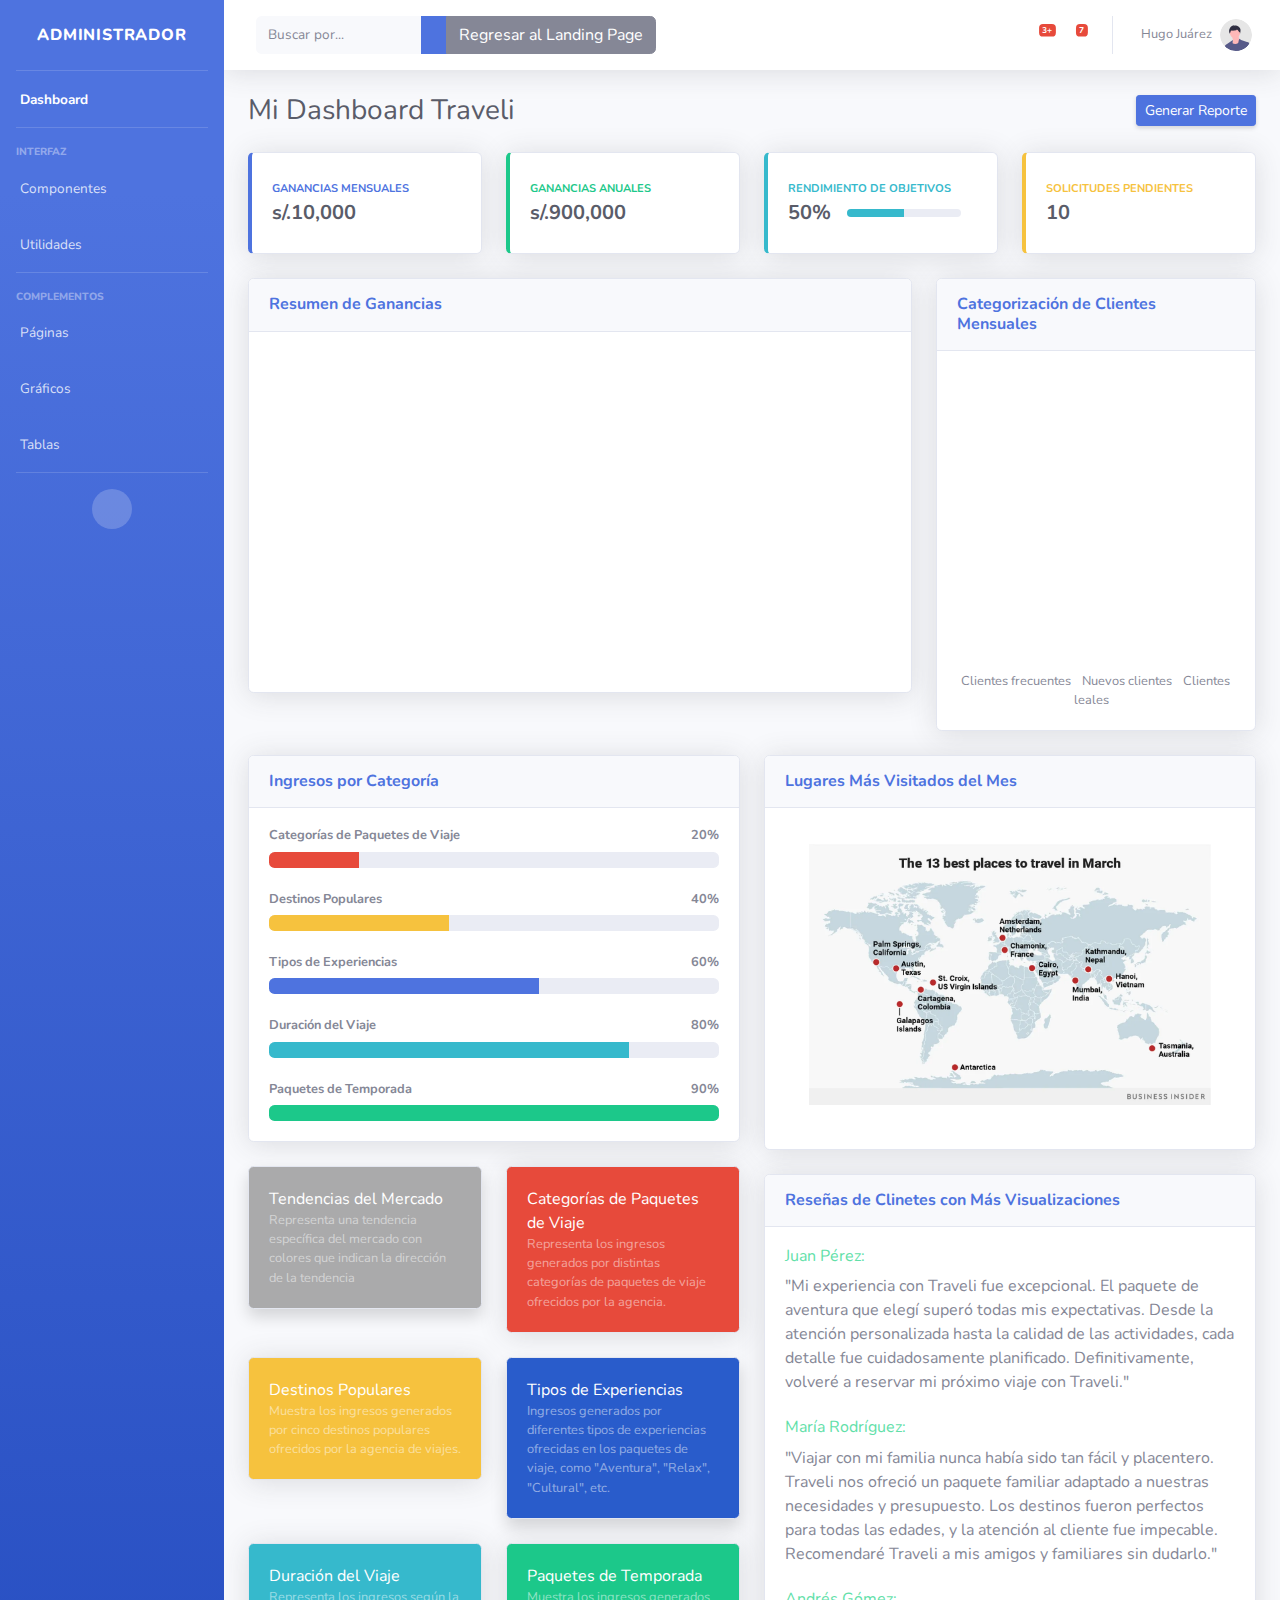
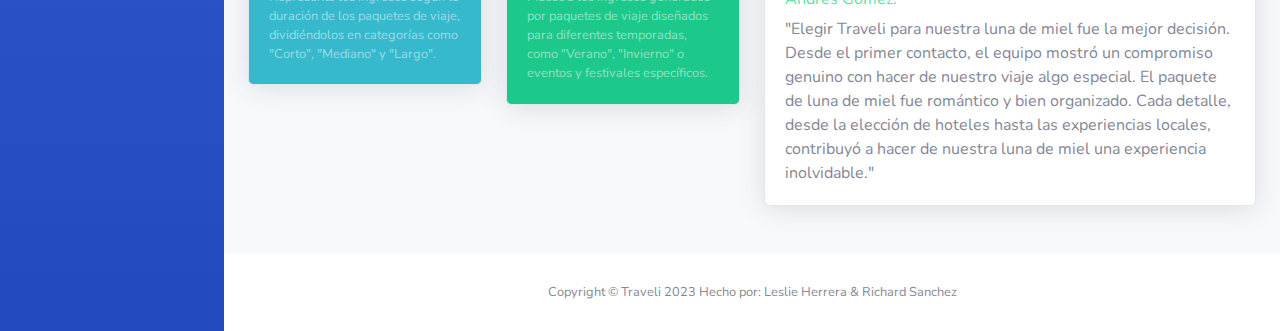
==== index2.html @ 68f027e7 "Add files via upload" ====
<!DOCTYPE html>
<html lang="en">

<head>

    <meta charset="utf-8">
    <meta http-equiv="X-UA-Compatible" content="IE=edge">
    <meta name="viewport" content="width=device-width, initial-scale=1, shrink-to-fit=no">
    <meta name="description" content="">
    <meta name="author" content="">

    <title>ADMINISTRADOR - Ingreso</title>

    <!-- Custom fonts for this template-->
    <link href="vendor/fontawesome-free/css/all.min.css" rel="stylesheet" type="text/css">
    <link
        href="https://fonts.googleapis.com/css?family=Nunito:200,200i,300,300i,400,400i,600,600i,700,700i,800,800i,900,900i"
        rel="stylesheet">

    <!-- Custom styles for this template-->
    <link href="css/sb-admin-2.min.css" rel="stylesheet">

</head>

<body id="page-top">

    <!-- Page Wrapper -->
    <div id="wrapper">

        <!-- Sidebar -->
        <ul class="navbar-nav bg-gradient-primary sidebar sidebar-dark accordion" id="accordionSidebar">

            <!-- Sidebar - Brand -->
            <a class="sidebar-brand d-flex align-items-center justify-content-center" href="index2.html">
                <div class="sidebar-brand-icon rotate-n-15">
                    <i class="fas fa-laugh-wink"></i>
                </div>
                <div class="sidebar-brand-text mx-3">ADMINISTRADOR <sup></sup></div>
            </a>

            <!-- Divider -->
            <hr class="sidebar-divider my-0">

            <!-- Nav Item - Dashboard -->
            <li class="nav-item active">
                <a class="nav-link" href="index2.html">
                    <i class="fas fa-fw fa-tachometer-alt"></i>
                    <span>Dashboard</span></a>
            </li>

            <!-- Divider -->
            <hr class="sidebar-divider">

            <!-- Heading -->
            <div class="sidebar-heading">
                Interfaz
            </div>

            <!-- Nav Item - Pages Collapse Menu -->
            <li class="nav-item">
                <a class="nav-link collapsed" href="#" data-toggle="collapse" data-target="#collapseTwo"
                    aria-expanded="true" aria-controls="collapseTwo">
                    <i class="fas fa-fw fa-cog"></i>
                    <span>Componentes</span>
                </a>
                <div id="collapseTwo" class="collapse" aria-labelledby="headingTwo" data-parent="#accordionSidebar">
                    <div class="bg-white py-2 collapse-inner rounded">
                        <h6 class="collapse-header">
                            Personalizados:</h6>
                        <a class="collapse-item" href="index2.html">Botones</a>
                        <a class="collapse-item" href="index2.html">Tarjetas</a>
                    </div>
                </div>
            </li>

            <!-- Nav Item - Utilities Collapse Menu -->
            <li class="nav-item">
                <a class="nav-link collapsed" href="#" data-toggle="collapse" data-target="#collapseUtilities"
                    aria-expanded="true" aria-controls="collapseUtilities">
                    <i class="fas fa-fw fa-wrench"></i>
                    <span>Utilidades</span>
                </a>
                <div id="collapseUtilities" class="collapse" aria-labelledby="headingUtilities"
                    data-parent="#accordionSidebar">
                    <div class="bg-white py-2 collapse-inner rounded">
                        <h6 class="collapse-header">Personalizados:</h6>
                        <a class="collapse-item" href="index2.html">Colores</a>
                        <a class="collapse-item" href="index2.html">Bordes</a>
                        <a class="collapse-item" href="index2.html">Animaciones</a>
                        <a class="collapse-item" href="index2.html">Otros</a>
                    </div>
                </div>
            </li>

            <!-- Divider -->
            <hr class="sidebar-divider">

            <!-- Heading -->
            <div class="sidebar-heading">
                Complementos
            </div>

            <!-- Nav Item - Pages Collapse Menu -->
            <li class="nav-item">
                <a class="nav-link collapsed" href="#" data-toggle="collapse" data-target="#collapsePages"
                    aria-expanded="true" aria-controls="collapsePages">
                    <i class="fas fa-fw fa-folder"></i>
                    <span>Páginas</span>
                </a>
                <div id="collapsePages" class="collapse" aria-labelledby="headingPages" data-parent="#accordionSidebar">
                    <div class="bg-white py-2 collapse-inner rounded">
                        <h6 class="collapse-header">Login:</h6>
                        <a class="collapse-item" href="login.html">Login</a>
                        <a class="collapse-item" href="register.html">Registrar</a>
                        <a class="collapse-item" href="forgot-password.html">Recordar Contraseña</a>
                        <div class="collapse-divider"></div>
                        <h6 class="collapse-header">Otras Páginas:</h6>
                        <a class="collapse-item" href="404.html">404 Page</a>
                        <a class="collapse-item" href="blank.html">Blank Page</a>
                    </div>
                </div>
            </li>

            <!-- Nav Item - Charts -->
            <li class="nav-item">
                <a class="nav-link" href="charts.html">
                    <i class="fas fa-fw fa-chart-area"></i>
                    <span>Gráficos</span></a>
            </li>

            <!-- Nav Item - Tables -->
            <li class="nav-item">
                <a class="nav-link" href="tables.html">
                    <i class="fas fa-fw fa-table"></i>
                    <span>Tablas</span></a>
            </li>

            <!-- Divider -->
            <hr class="sidebar-divider d-none d-md-block">

            <!-- Sidebar Toggler (Sidebar) -->
            <div class="text-center d-none d-md-inline">
                <button class="rounded-circle border-0" id="sidebarToggle"></button>
            </div>


        </ul>
        <!-- End of Sidebar -->

        <!-- Content Wrapper -->
        <div id="content-wrapper" class="d-flex flex-column">

            <!-- Main Content -->
            <div id="content">

                <!-- Topbar -->
                <nav class="navbar navbar-expand navbar-light bg-white topbar mb-4 static-top shadow">

                    <!-- Sidebar Toggle (Topbar) -->
                    <button id="sidebarToggleTop" class="btn btn-link d-md-none rounded-circle mr-3">
                        <i class="fa fa-bars"></i>
                    </button>

                    <!-- Topbar Search -->
                    <form
                        class="d-none d-sm-inline-block form-inline mr-auto ml-md-3 my-2 my-md-0 mw-100 navbar-search">
                        <div class="input-group">
                            <input type="text" class="form-control bg-light border-0 small" placeholder="Buscar por..."
                                aria-label="Search" aria-describedby="basic-addon2">
                            <div class="input-group-append">
                                <button class="btn btn-primary" type="button">
                                    <i class="fas fa-search fa-sm"></i>
                                </button>
                            </div>
                            <br>

                            <div class="input-group-append">
                                <a class="btn btn-secondary" type="button" href="index.html">
                                Regresar al Landing Page
                                </a>
                            </div>
                        </div>
                        
                    </form>

                    <!-- Topbar Navbar -->
                    <ul class="navbar-nav ml-auto">

                        <!-- Nav Item - Search Dropdown (Visible Only XS) -->
                        <li class="nav-item dropdown no-arrow d-sm-none">
                            <a class="nav-link dropdown-toggle" href="#" id="searchDropdown" role="button"
                                data-toggle="dropdown" aria-haspopup="true" aria-expanded="false">
                                <i class="fas fa-search fa-fw"></i>
                            </a>
                            <!-- Dropdown - Messages -->
                            <div class="dropdown-menu dropdown-menu-right p-3 shadow animated--grow-in"
                                aria-labelledby="searchDropdown">
                                <form class="form-inline mr-auto w-100 navbar-search">
                                    <div class="input-group">
                                        <input type="text" class="form-control bg-light border-0 small"
                                            placeholder="Search for..." aria-label="Search"
                                            aria-describedby="basic-addon2">
                                        <div class="input-group-append">
                                            <button class="btn btn-primary" type="button">
                                                <i class="fas fa-search fa-sm"></i>
                                            </button>
                                        </div>
                                    </div>
                                </form>
                            </div>
                        </li>

                        <!-- Nav Item - Alerts -->
                        <li class="nav-item dropdown no-arrow mx-1">
                            <a class="nav-link dropdown-toggle" href="#" id="alertsDropdown" role="button"
                                data-toggle="dropdown" aria-haspopup="true" aria-expanded="false">
                                <i class="fas fa-bell fa-fw"></i>
                                <!-- Counter - Alerts -->
                                <span class="badge badge-danger badge-counter">3+</span>
                            </a>
                            <!-- Dropdown - Alerts -->
                            <div class="dropdown-list dropdown-menu dropdown-menu-right shadow animated--grow-in"
                                aria-labelledby="alertsDropdown">
                                <h6 class="dropdown-header">
                                    Alertas
                                </h6>
                                <a class="dropdown-item d-flex align-items-center" href="#">
                                    <div class="mr-3">
                                        <div class="icon-circle bg-primary">
                                            <i class="fas fa-file-alt text-white"></i>
                                        </div>
                                    </div>
                                    <div>
                                        <div class="small text-gray-500">Noviembre 12, 2023</div>
                                        <span class="font-weight-bold">¡Un nuevo informe mensual está listo para
                                            descargar!</span>
                                    </div>
                                </a>
                                <a class="dropdown-item d-flex align-items-center" href="#">
                                    <div class="mr-3">
                                        <div class="icon-circle bg-success">
                                            <i class="fas fa-donate text-white"></i>
                                        </div>
                                    </div>
                                    <div>
                                        <div class="small text-gray-500">Noviembre 13, 2023</div>
                                        ¡Se han depositado $290.29 en su cuenta!
                                    </div>
                                </a>
                                <a class="dropdown-item d-flex align-items-center" href="#">
                                    <div class="mr-3">
                                        <div class="icon-circle bg-warning">
                                            <i class="fas fa-exclamation-triangle text-white"></i>
                                        </div>
                                    </div>
                                    <div>
                                        <div class="small text-gray-500">Noviembre 14, 2023</div>
                                        Alerta de gastos: Hemos notado gastos inusualmente altos en su cuenta.
                                    </div>
                                </a>
                                <a class="dropdown-item text-center small text-gray-500" href="#">Mostrar Todas las
                                    Alertas</a>
                            </div>
                        </li>

                        <!-- Nav Item - Messages -->
                        <li class="nav-item dropdown no-arrow mx-1">
                            <a class="nav-link dropdown-toggle" href="#" id="messagesDropdown" role="button"
                                data-toggle="dropdown" aria-haspopup="true" aria-expanded="false">
                                <i class="fas fa-envelope fa-fw"></i>
                                <!-- Counter - Messages -->
                                <span class="badge badge-danger badge-counter">7</span>
                            </a>
                            <!-- Dropdown - Messages -->
                            <div class="dropdown-list dropdown-menu dropdown-menu-right shadow animated--grow-in"
                                aria-labelledby="messagesDropdown">
                                <h6 class="dropdown-header">
                                    Centro de Mensajes
                                </h6>
                                <a class="dropdown-item d-flex align-items-center" href="#">
                                    <div class="dropdown-list-image mr-3">
                                        <img class="rounded-circle" src="img/undraw_profile_1.svg" alt="...">
                                        <div class="status-indicator bg-success"></div>
                                    </div>
                                    <div class="font-weight-bold">
                                        <div class="text-truncate">¡Hola! Me gustaría saber si me pueden ayudar con un
                                            problema que he tenido.</div>
                                        <div class="small text-gray-500">Emily Fowler · 58m</div>
                                    </div>
                                </a>
                                <a class="dropdown-item d-flex align-items-center" href="#">
                                    <div class="dropdown-list-image mr-3">
                                        <img class="rounded-circle" src="img/undraw_profile_2.svg" alt="...">
                                        <div class="status-indicator"></div>
                                    </div>
                                    <div>
                                        <div class="text-truncate">Tengo las fotos que ordenaste el mes pasado, ¿cómo te
                                            gustaría que te las envíen?</div>
                                        <div class="small text-gray-500">Jae Chun · 1d</div>
                                    </div>
                                </a>
                                <a class="dropdown-item d-flex align-items-center" href="#">
                                    <div class="dropdown-list-image mr-3">
                                        <img class="rounded-circle" src="img/undraw_profile_3.svg" alt="...">
                                        <div class="status-indicator bg-warning"></div>
                                    </div>
                                    <div>
                                        <div class="text-truncate">
                                            El informe del mes pasado parece fantástico. Estoy muy contento con el
                                            progreso hasta ahora. ¡Sigan con el buen trabajo!</div>
                                        <div class="small text-gray-500">Morgan Alvarez · 2d</div>
                                    </div>
                                </a>
                                <a class="dropdown-item text-center small text-gray-500" href="#">Leer más Mensajes</a>
                            </div>
                        </li>

                        <div class="topbar-divider d-none d-sm-block"></div>

                        <!-- Nav Item - User Information -->
                        <li class="nav-item dropdown no-arrow">
                            <a class="nav-link dropdown-toggle" href="#" id="userDropdown" role="button"
                                data-toggle="dropdown" aria-haspopup="true" aria-expanded="false">
                                <span class="mr-2 d-none d-lg-inline text-gray-600 small">Hugo Juárez</span>
                                <img class="img-profile rounded-circle" src="img/undraw_profile.svg">
                            </a>
                            <!-- Dropdown - User Information -->
                            <div class="dropdown-menu dropdown-menu-right shadow animated--grow-in"
                                aria-labelledby="userDropdown">
                                <a class="dropdown-item" href="#">
                                    <i class="fas fa-user fa-sm fa-fw mr-2 text-gray-400"></i>
                                    Perfil
                                </a>
                                <a class="dropdown-item" href="#">
                                    <i class="fas fa-cogs fa-sm fa-fw mr-2 text-gray-400"></i>
                                    Configuraciones
                                </a>
                                <a class="dropdown-item" href="#">
                                    <i class="fas fa-list fa-sm fa-fw mr-2 text-gray-400"></i>
                                    Registro de Actividades
                                </a>
                                <div class="dropdown-divider"></div>
                                <a class="dropdown-item" href="#" data-toggle="modal" data-target="#logoutModal">
                                    <i class="fas fa-sign-out-alt fa-sm fa-fw mr-2 text-gray-400"></i>
                                    Logout
                                </a>
                            </div>
                        </li>

                    </ul>

                </nav>
                <!-- End of Topbar -->

                <!-- Begin Page Content -->
                <div class="container-fluid">

                    <!-- Page Heading -->
                    <div class="d-sm-flex align-items-center justify-content-between mb-4">
                        <h1 class="h3 mb-0 text-gray-800"> Mi Dashboard Traveli</h1>
                        <a href="#" class="d-none d-sm-inline-block btn btn-sm btn-primary shadow-sm"><i
                                class="fas fa-download fa-sm text-white-50"></i> Generar Reporte</a>
                    </div>

                    <!-- Content Row -->
                    <div class="row">

                        <!-- Earnings (Monthly) Card Example -->
                        <div class="col-xl-3 col-md-6 mb-4">
                            <div class="card border-left-primary shadow h-100 py-2">
                                <div class="card-body">
                                    <div class="row no-gutters align-items-center">
                                        <div class="col mr-2">
                                            <div class="text-xs font-weight-bold text-primary text-uppercase mb-1">
                                                GANANCIAS MENSUALES</div>
                                            <div class="h5 mb-0 font-weight-bold text-gray-800">s/.10,000</div>
                                        </div>
                                        <div class="col-auto">
                                            <i class="fas fa-calendar fa-2x text-gray-300"></i>
                                        </div>
                                    </div>
                                </div>
                            </div>
                        </div>

                        <!-- Earnings (Monthly) Card Example -->
                        <div class="col-xl-3 col-md-6 mb-4">
                            <div class="card border-left-success shadow h-100 py-2">
                                <div class="card-body">
                                    <div class="row no-gutters align-items-center">
                                        <div class="col mr-2">
                                            <div class="text-xs font-weight-bold text-success text-uppercase mb-1">
                                                GANANCIAS ANUALES</div>
                                            <div class="h5 mb-0 font-weight-bold text-gray-800">s/.900,000</div>
                                        </div>
                                        <div class="col-auto">
                                            <i class="fas fa-dollar-sign fa-2x text-gray-300"></i>
                                        </div>
                                    </div>
                                </div>
                            </div>
                        </div>

                        <!-- Earnings (Monthly) Card Example -->
                        <div class="col-xl-3 col-md-6 mb-4">
                            <div class="card border-left-info shadow h-100 py-2">
                                <div class="card-body">
                                    <div class="row no-gutters align-items-center">
                                        <div class="col mr-2">
                                            <div class="text-xs font-weight-bold text-info text-uppercase mb-1">Rendimiento de Objetivos
                                            </div>
                                            <div class="row no-gutters align-items-center">
                                                <div class="col-auto">
                                                    <div class="h5 mb-0 mr-3 font-weight-bold text-gray-800">50%</div>
                                                </div>
                                                <div class="col">
                                                    <div class="progress progress-sm mr-2">
                                                        <div class="progress-bar bg-info" role="progressbar"
                                                            style="width: 50%" aria-valuenow="50" aria-valuemin="0"
                                                            aria-valuemax="100"></div>
                                                    </div>
                                                </div>
                                            </div>
                                        </div>
                                        <div class="col-auto">
                                            <i class="fas fa-clipboard-list fa-2x text-gray-300"></i>
                                        </div>
                                    </div>
                                </div>
                            </div>
                        </div>

                        <!-- Pending Requests Card Example -->
                        <div class="col-xl-3 col-md-6 mb-4">
                            <div class="card border-left-warning shadow h-100 py-2">
                                <div class="card-body">
                                    <div class="row no-gutters align-items-center">
                                        <div class="col mr-2">
                                            <div class="text-xs font-weight-bold text-warning text-uppercase mb-1">
                                                SOLICITUDES PENDIENTES</div>
                                            <div class="h5 mb-0 font-weight-bold text-gray-800">10</div>
                                        </div>
                                        <div class="col-auto">
                                            <i class="fas fa-comments fa-2x text-gray-300"></i>
                                        </div>
                                    </div>
                                </div>
                            </div>
                        </div>
                    </div>

                    <!-- Content Row -->

                    <div class="row">

                        <!-- Area Chart -->
                        <div class="col-xl-8 col-lg-7">
                            <div class="card shadow mb-4">
                                <!-- Card Header - Dropdown -->
                                <div
                                    class="card-header py-3 d-flex flex-row align-items-center justify-content-between">
                                    <h6 class="m-0 font-weight-bold text-primary">Resumen de Ganancias</h6>
                                    <div class="dropdown no-arrow">
                                        <a class="dropdown-toggle" href="#" role="button" id="dropdownMenuLink"
                                            data-toggle="dropdown" aria-haspopup="true" aria-expanded="false">
                                            <i class="fas fa-ellipsis-v fa-sm fa-fw text-gray-400"></i>
                                        </a>
                                        <div class="dropdown-menu dropdown-menu-right shadow animated--fade-in"
                                            aria-labelledby="dropdownMenuLink">
                                            <div class="dropdown-header">Encabezado desplegable:</div>
                                            <a class="dropdown-item" href="#">Acción</a>
                                            <a class="dropdown-item" href="#">Otra Acción</a>
                                            <div class="dropdown-divider"></div>
                                            <a class="dropdown-item" href="#">Algo más aquí</a>
                                        </div>
                                    </div>
                                </div>
                                <!-- Card Body -->
                                <div class="card-body">
                                    <div class="chart-area">
                                        <canvas id="myAreaChart"></canvas>
                                    </div>
                                </div>
                            </div>
                        </div>

                        <!-- Pie Chart -->
                        <div class="col-xl-4 col-lg-5">
                            <div class="card shadow mb-4">
                                <!-- Card Header - Dropdown -->
                                <div
                                    class="card-header py-3 d-flex flex-row align-items-center justify-content-between">
                                    <h6 class="m-0 font-weight-bold text-primary">Categorización de Clientes Mensuales</h6>
                                    <div class="dropdown no-arrow">
                                        <a class="dropdown-toggle" href="#" role="button" id="dropdownMenuLink"
                                            data-toggle="dropdown" aria-haspopup="true" aria-expanded="false">
                                            <i class="fas fa-ellipsis-v fa-sm fa-fw text-gray-400"></i>
                                        </a>
                                        <div class="dropdown-menu dropdown-menu-right shadow animated--fade-in"
                                            aria-labelledby="dropdownMenuLink">
                                            <div class="dropdown-header">Encabezado desplegable:</div>
                                            <a class="dropdown-item" href="#">Acción</a>
                                            <a class="dropdown-item" href="#">Otra Acción</a>
                                            <div class="dropdown-divider"></div>
                                            <a class="dropdown-item" href="#">Algo más aquí</a>
                                        </div>
                                    </div>
                                </div>
                                <!-- Card Body -->
                                <div class="card-body">
                                    <div class="chart-pie pt-4 pb-2">
                                        <canvas id="myPieChart"></canvas>
                                    </div>
                                    <div class="mt-4 text-center small">
                                        <span class="mr-2">
                                            <i class="fas fa-circle text-primary"></i> Clientes frecuentes
                                        </span>
                                        <span class="mr-2">
                                            <i class="fas fa-circle text-success"></i> Nuevos clientes
                                        </span>
                                        <span class="mr-2">
                                            <i class="fas fa-circle text-info"></i> Clientes leales
                                        </span>
                                    </div>
                                </div>
                            </div>
                        </div>
                    </div>

                    <!-- Content Row -->
                    <div class="row">

                        <!-- Content Column -->
                        <div class="col-lg-6 mb-4">

                            <!-- Project Card Example -->
                            <div class="card shadow mb-4">
                                <div class="card-header py-3">
                                    <h6 class="m-0 font-weight-bold text-primary">Ingresos por Categoría</h6>
                                </div>
                                <div class="card-body">
                                    <h4 class="small font-weight-bold" >Categorías de Paquetes de Viaje <span
                                            class="float-right">20%</span></h4>
                                    <div class="progress mb-4">
                                        <div class="progress-bar bg-danger" role="progressbar" style="width: 20%"
                                            aria-valuenow="20" aria-valuemin="0" aria-valuemax="100"></div>
                                    </div>
                                    <h4 class="small font-weight-bold">Destinos Populares <span
                                            class="float-right">40%</span></h4>
                                    <div class="progress mb-4">
                                        <div class="progress-bar bg-warning" role="progressbar" style="width: 40%"
                                            aria-valuenow="40" aria-valuemin="0" aria-valuemax="100"></div>
                                    </div>
                                    <h4 class="small font-weight-bold">Tipos de Experiencias <span
                                            class="float-right">60%</span></h4>
                                    <div class="progress mb-4">
                                        <div class="progress-bar" role="progressbar" style="width: 60%"
                                            aria-valuenow="60" aria-valuemin="0" aria-valuemax="100"></div>
                                    </div>
                                    <h4 class="small font-weight-bold">Duración del Viaje <span
                                            class="float-right">80%</span></h4>
                                    <div class="progress mb-4">
                                        <div class="progress-bar bg-info" role="progressbar" style="width: 80%"
                                            aria-valuenow="80" aria-valuemin="0" aria-valuemax="100"></div>
                                    </div>
                                    <h4 class="small font-weight-bold">Paquetes de Temporada<span
                                            class="float-right">90%</span></h4>
                                    <div class="progress">
                                        <div class="progress-bar bg-success" role="progressbar" style="width: 100%"
                                            aria-valuenow="100" aria-valuemin="0" aria-valuemax="100"></div>
                                    </div>
                                </div>
                            </div>

                            <!-- Color System -->
                            <div class="row">
                                <div class="col-lg-6 mb-4">
                                    <div class="card" style="background-color:#aaaaab; color: white; box-shadow: 0 .5rem 1rem rgba(0,0,0,.15);">
                                        <div class="card-body">
                                            Tendencias del Mercado
                                            <div class="text-white-50 small">
                                                Representa una tendencia específica del mercado con colores que indican la dirección de la tendencia 
                                            </div>
                                        </div>
                                    </div>
                                </div> 

                                <div class="col-lg-6 mb-4">
                                    <div class="card bg-danger text-white shadow">
                                        <div class="card-body">
                                            Categorías de Paquetes de Viaje
                                            <div class="text-white-50 small">
                                                Representa los ingresos generados por distintas categorías de paquetes de viaje ofrecidos por la agencia.
                                            </div>
                                        </div>
                                    </div>
                                </div>

                                <div class="col-lg-6 mb-4">
                                    <div class="card bg-warning text-white shadow">
                                        <div class="card-body">
                                            Destinos Populares
                                            <div class="text-white-50 small">
                                                Muestra los ingresos generados por cinco destinos populares ofrecidos por la agencia de viajes.
                                            </div>
                                        </div>
                                    </div>
                                </div>

                                
                                <div class="col-lg-6 mb-4">
                                    <div class="card" style="background-color: #295ccb; color: white; box-shadow: 0 .5rem 1rem rgba(0,0,0,.15);">
                                        <div class="card-body">
                                            Tipos de Experiencias
                                            <div class="text-white-50 small">
                                                Ingresos generados por diferentes tipos de experiencias ofrecidas en los paquetes de viaje, como "Aventura", "Relax", "Cultural", etc.
                                            </div>
                                        </div>
                                    </div>

                                </div>
                                <div class="col-lg-6 mb-4">
                                    <div class="card bg-info text-white shadow">
                                        <div class="card-body">
                                            Duración del Viaje
                                            <div class="text-white-50 small">
                                                Representa los ingresos según la duración de los paquetes de viaje, dividiéndolos en categorías como "Corto", "Mediano" y "Largo".
                                            </div>
                                        </div>
                                    </div>
                                </div>

                                <div class="col-lg-6 mb-4">
                                    <div class="card bg-success text-white shadow">
                                        <div class="card-body">
                                            Paquetes de Temporada
                                            <div class="text-white-50 small">
                                                Muestra los ingresos generados por paquetes de viaje diseñados para diferentes temporadas, como "Verano", "Invierno" o eventos y festivales específicos. </div>
                                        </div>
                                    </div>
                             
                               </div>
                            </div>
                          
         

                        </div>

                        <div class="col-lg-6 mb-4">

                            <!-- Illustrations -->
                            <div class="card shadow mb-4">
                                <div class="card-header py-3">
                                    <h6 class="m-0 font-weight-bold text-primary">Lugares Más Visitados del Mes</h6>
                                </div>
                                <div class="card-body">
                                    <div class="text-center">
                                        <img class="img-fluid px-3 px-sm-4 mt-3 mb-4" style="width: 45rem;"
                                            src="img/mapa-turistico.webp" >
                                    </div>
                                </div>
                            </div>

                            <!-- Approach -->
                            <div class="card shadow mb-4">
                                <div class="card-header py-3">
                                    <h6 class="m-0 font-weight-bold text-primary">
                                        Reseñas de Clinetes con Más Visualizaciones</h6>
                                </div>
                                <div class="card-body">
                                    <h6  style="color: rgb(98, 223, 169);"> Juan Pérez:</h6>
                                    <p class="mb-0">"Mi experiencia con Traveli fue excepcional. 
                                        El paquete de aventura que elegí superó todas mis expectativas. 
                                        Desde la atención personalizada hasta la calidad de las actividades, 
                                        cada detalle fue cuidadosamente planificado. Definitivamente, volveré a reservar mi próximo viaje con Traveli."
                                    </p>
                                    <br>

                                    <h6  style="color: rgb(98, 223, 169);"> María Rodríguez:</h6>
                                    <p class="mb-0">"Viajar con mi familia nunca había sido tan fácil y placentero. 
                                        Traveli nos ofreció un paquete familiar adaptado a nuestras necesidades y presupuesto.
                                         Los destinos fueron perfectos para todas las edades, y la atención al cliente fue impecable. 
                                        Recomendaré Traveli a mis amigos y familiares sin dudarlo."
                                    </p>

                                    <br>

                                    <h6  style="color: rgb(98, 223, 169);"> Andrés Gómez:</h6>
                                    <p class="mb-0">"Elegir Traveli para nuestra luna de miel fue la mejor decisión.
                                         Desde el primer contacto, el equipo mostró un compromiso genuino con hacer de nuestro viaje algo especial. El paquete de luna de miel fue romántico y bien organizado. Cada detalle, desde la elección de hoteles hasta las experiencias locales, 
                                        contribuyó a hacer de nuestra luna de miel una experiencia inolvidable."
                                    </p>
                                </div>
                            </div>

                        </div>
                    </div>

                </div>
                <!-- /.container-fluid -->

            </div>
            <!-- End of Main Content -->

            <!-- Footer -->
            <footer class="sticky-footer bg-white">
                <div class="container my-auto">
                    <div class="copyright text-center my-auto">
                        <span>Copyright &copy; Traveli 2023 Hecho por: Leslie Herrera & Richard Sanchez</span>
                    </div>
                </div>
            </footer>
            <!-- End of Footer -->

        </div>
        <!-- End of Content Wrapper -->

    </div>
    <!-- End of Page Wrapper -->

    <!-- Scroll to Top Button-->
    <a class="scroll-to-top rounded" href="#page-top">
        <i class="fas fa-angle-up"></i>
    </a>

    <!-- Logout Modal-->
    <div class="modal fade" id="logoutModal" tabindex="-1" role="dialog" aria-labelledby="exampleModalLabel"
        aria-hidden="true">
        <div class="modal-dialog" role="document">
            <div class="modal-content">
                <div class="modal-header">
                    <h5 class="modal-title" id="exampleModalLabel">Ready to Leave?</h5>
                    <button class="close" type="button" data-dismiss="modal" aria-label="Close">
                        <span aria-hidden="true">×</span>
                    </button>
                </div>
                <div class="modal-body">Select "Logout" below if you are ready to end your current session.</div>
                <div class="modal-footer">
                    <button class="btn btn-secondary" type="button" data-dismiss="modal">Cancel</button>
                    <a class="btn btn-primary" href="login.html">Logout</a>
                </div>
            </div>
        </div>
    </div>

    <!-- Bootstrap core JavaScript-->
    <script src="vendor/jquery/jquery.min.js"></script>
    <script src="vendor/bootstrap/js/bootstrap.bundle.min.js"></script>

    <!-- Core plugin JavaScript-->
    <script src="vendor/jquery-easing/jquery.easing.min.js"></script>

    <!-- Custom scripts for all pages-->
    <script src="js/sb-admin-2.min.js"></script>

    <!-- Page level plugins -->
    <script src="vendor/chart.js/Chart.min.js"></script>

    <!-- Page level custom scripts -->
    <script src="js/demo/chart-area-demo.js"></script>
    <script src="js/demo/chart-pie-demo.js"></script>

</body>

</html>
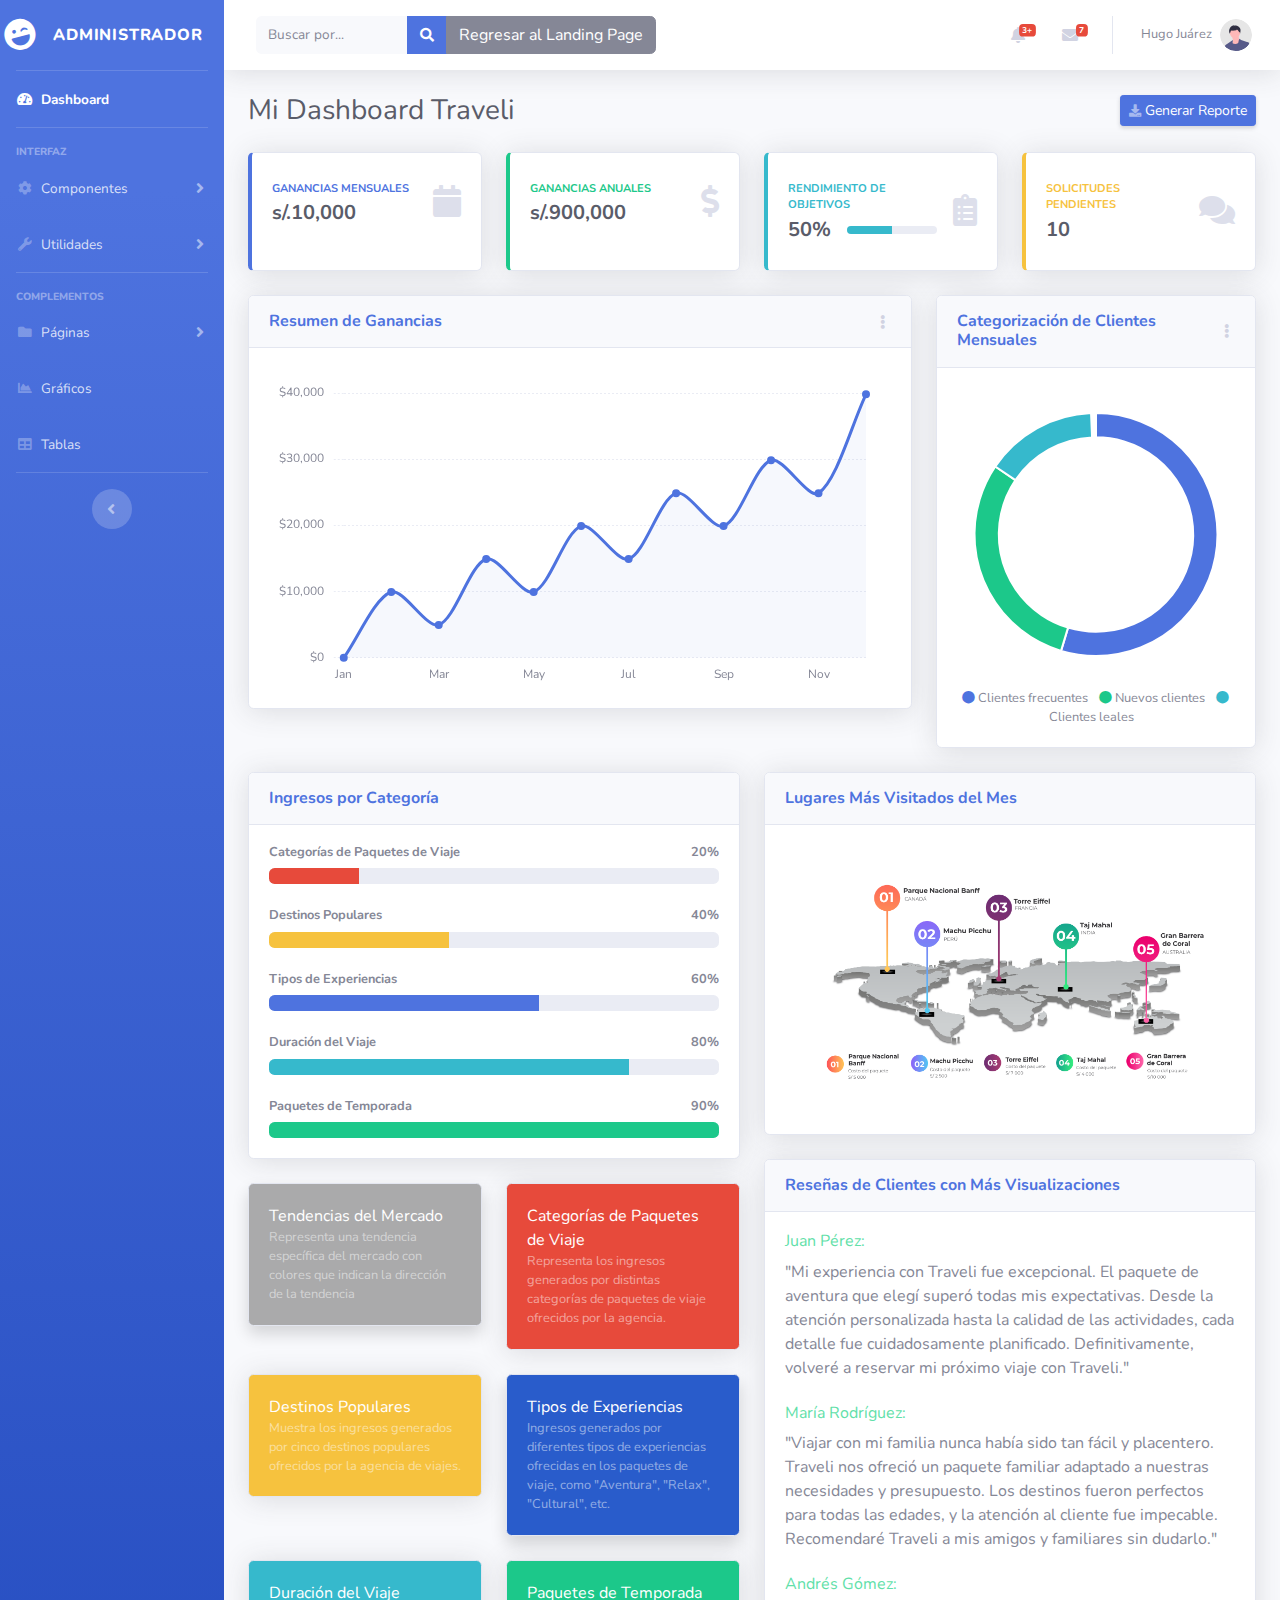
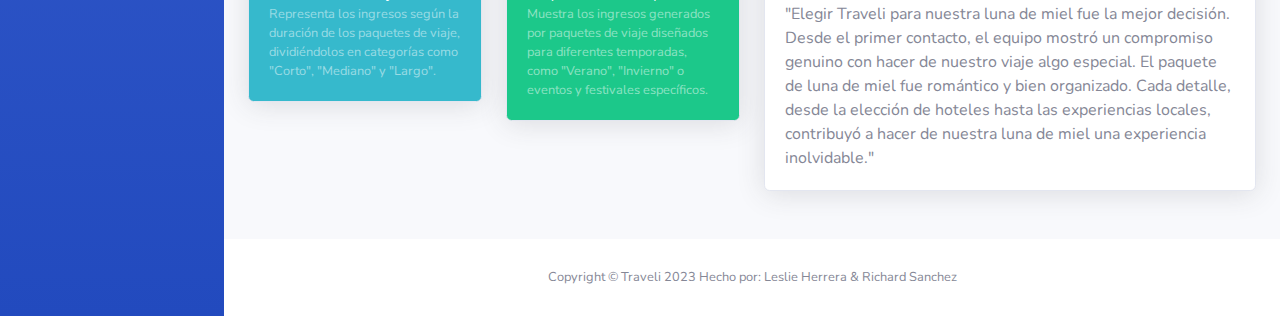
==== commit 8519fbc9: "Add files via upload" ====
--- a/index2.html
+++ b/index2.html
@@ -656,7 +656,7 @@
                                 <div class="card-body">
                                     <div class="text-center">
                                         <img class="img-fluid px-3 px-sm-4 mt-3 mb-4" style="width: 45rem;"
-                                            src="img/mapa-turistico.webp" >
+                                            src="img/mapa.png" >
                                     </div>
                                 </div>
                             </div>
@@ -665,7 +665,7 @@
                             <div class="card shadow mb-4">
                                 <div class="card-header py-3">
                                     <h6 class="m-0 font-weight-bold text-primary">
-                                        Reseñas de Clinetes con Más Visualizaciones</h6>
+                                        Reseñas de Clientes con Más Visualizaciones</h6>
                                 </div>
                                 <div class="card-body">
                                     <h6  style="color: rgb(98, 223, 169);"> Juan Pérez:</h6>
--- a/vendor/fontawesome-free/css/all.min.css
+++ b/vendor/fontawesome-free/css/all.min.css
@@ -0,0 +1,5 @@
+/*!
+ * Font Awesome Free 5.15.3 by @fontawesome - https://fontawesome.com
+ * License - https://fontawesome.com/license/free (Icons: CC BY 4.0, Fonts: SIL OFL 1.1, Code: MIT License)
+ */
+.fa,.fab,.fad,.fal,.far,.fas{-moz-osx-font-smoothing:grayscale;-webkit-font-smoothing:antialiased;display:inline-block;font-style:normal;font-variant:normal;text-rendering:auto;line-height:1}.fa-lg{font-size:1.33333em;line-height:.75em;vertical-align:-.0667em}.fa-xs{font-size:.75em}.fa-sm{font-size:.875em}.fa-1x{font-size:1em}.fa-2x{font-size:2em}.fa-3x{font-size:3em}.fa-4x{font-size:4em}.fa-5x{font-size:5em}.fa-6x{font-size:6em}.fa-7x{font-size:7em}.fa-8x{font-size:8em}.fa-9x{font-size:9em}.fa-10x{font-size:10em}.fa-fw{text-align:center;width:1.25em}.fa-ul{list-style-type:none;margin-left:2.5em;padding-left:0}.fa-ul>li{position:relative}.fa-li{left:-2em;position:absolute;text-align:center;width:2em;line-height:inherit}.fa-border{border:.08em solid #eee;border-radius:.1em;padding:.2em .25em .15em}.fa-pull-left{float:left}.fa-pull-right{float:right}.fa.fa-pull-left,.fab.fa-pull-left,.fal.fa-pull-left,.far.fa-pull-left,.fas.fa-pull-left{margin-right:.3em}.fa.fa-pull-right,.fab.fa-pull-right,.fal.fa-pull-right,.far.fa-pull-right,.fas.fa-pull-right{margin-left:.3em}.fa-spin{-webkit-animation:fa-spin 2s linear infinite;animation:fa-spin 2s linear infinite}.fa-pulse{-webkit-animation:fa-spin 1s steps(8) infinite;animation:fa-spin 1s steps(8) infinite}@-webkit-keyframes fa-spin{0%{-webkit-transform:rotate(0deg);transform:rotate(0deg)}to{-webkit-transform:rotate(1turn);transform:rotate(1turn)}}@keyframes fa-spin{0%{-webkit-transform:rotate(0deg);transform:rotate(0deg)}to{-webkit-transform:rotate(1turn);transform:rotate(1turn)}}.fa-rotate-90{-ms-filter:"progid:DXImageTransform.Microsoft.BasicImage(rotation=1)";-webkit-transform:rotate(90deg);transform:rotate(90deg)}.fa-rotate-180{-ms-filter:"progid:DXImageTransform.Microsoft.BasicImage(rotation=2)";-webkit-transform:rotate(180deg);transform:rotate(180deg)}.fa-rotate-270{-ms-filter:"progid:DXImageTransform.Microsoft.BasicImage(rotation=3)";-webkit-transform:rotate(270deg);transform:rotate(270deg)}.fa-flip-horizontal{-ms-filter:"progid:DXImageTransform.Microsoft.BasicImage(rotation=0, mirror=1)";-webkit-transform:scaleX(-1);transform:scaleX(-1)}.fa-flip-vertical{-webkit-transform:scaleY(-1);transform:scaleY(-1)}.fa-flip-both,.fa-flip-horizontal.fa-flip-vertical,.fa-flip-vertical{-ms-filter:"progid:DXImageTransform.Microsoft.BasicImage(rotation=2, mirror=1)"}.fa-flip-both,.fa-flip-horizontal.fa-flip-vertical{-webkit-transform:scale(-1);transform:scale(-1)}:root .fa-flip-both,:root .fa-flip-horizontal,:root .fa-flip-vertical,:root .fa-rotate-90,:root .fa-rotate-180,:root .fa-rotate-270{-webkit-filter:none;filter:none}.fa-stack{display:inline-block;height:2em;line-height:2em;position:relative;vertical-align:middle;width:2.5em}.fa-stack-1x,.fa-stack-2x{left:0;position:absolute;text-align:center;width:100%}.fa-stack-1x{line-height:inherit}.fa-stack-2x{font-size:2em}.fa-inverse{color:#fff}.fa-500px:before{content:"\f26e"}.fa-accessible-icon:before{content:"\f368"}.fa-accusoft:before{content:"\f369"}.fa-acquisitions-incorporated:before{content:"\f6af"}.fa-ad:before{content:"\f641"}.fa-address-book:before{content:"\f2b9"}.fa-address-card:before{content:"\f2bb"}.fa-adjust:before{content:"\f042"}.fa-adn:before{content:"\f170"}.fa-adversal:before{content:"\f36a"}.fa-affiliatetheme:before{content:"\f36b"}.fa-air-freshener:before{content:"\f5d0"}.fa-airbnb:before{content:"\f834"}.fa-algolia:before{content:"\f36c"}.fa-align-center:before{content:"\f037"}.fa-align-justify:before{content:"\f039"}.fa-align-left:before{content:"\f036"}.fa-align-right:before{content:"\f038"}.fa-alipay:before{content:"\f642"}.fa-allergies:before{content:"\f461"}.fa-amazon:before{content:"\f270"}.fa-amazon-pay:before{content:"\f42c"}.fa-ambulance:before{content:"\f0f9"}.fa-american-sign-language-interpreting:before{content:"\f2a3"}.fa-amilia:before{content:"\f36d"}.fa-anchor:before{content:"\f13d"}.fa-android:before{content:"\f17b"}.fa-angellist:before{content:"\f209"}.fa-angle-double-down:before{content:"\f103"}.fa-angle-double-left:before{content:"\f100"}.fa-angle-double-right:before{content:"\f101"}.fa-angle-double-up:before{content:"\f102"}.fa-angle-down:before{content:"\f107"}.fa-angle-left:before{content:"\f104"}.fa-angle-right:before{content:"\f105"}.fa-angle-up:before{content:"\f106"}.fa-angry:before{content:"\f556"}.fa-angrycreative:before{content:"\f36e"}.fa-angular:before{content:"\f420"}.fa-ankh:before{content:"\f644"}.fa-app-store:before{content:"\f36f"}.fa-app-store-ios:before{content:"\f370"}.fa-apper:before{content:"\f371"}.fa-apple:before{content:"\f179"}.fa-apple-alt:before{content:"\f5d1"}.fa-apple-pay:before{content:"\f415"}.fa-archive:before{content:"\f187"}.fa-archway:before{content:"\f557"}.fa-arrow-alt-circle-down:before{content:"\f358"}.fa-arrow-alt-circle-left:before{content:"\f359"}.fa-arrow-alt-circle-right:before{content:"\f35a"}.fa-arrow-alt-circle-up:before{content:"\f35b"}.fa-arrow-circle-down:before{content:"\f0ab"}.fa-arrow-circle-left:before{content:"\f0a8"}.fa-arrow-circle-right:before{content:"\f0a9"}.fa-arrow-circle-up:before{content:"\f0aa"}.fa-arrow-down:before{content:"\f063"}.fa-arrow-left:before{content:"\f060"}.fa-arrow-right:before{content:"\f061"}.fa-arrow-up:before{content:"\f062"}.fa-arrows-alt:before{content:"\f0b2"}.fa-arrows-alt-h:before{content:"\f337"}.fa-arrows-alt-v:before{content:"\f338"}.fa-artstation:before{content:"\f77a"}.fa-assistive-listening-systems:before{content:"\f2a2"}.fa-asterisk:before{content:"\f069"}.fa-asymmetrik:before{content:"\f372"}.fa-at:before{content:"\f1fa"}.fa-atlas:before{content:"\f558"}.fa-atlassian:before{content:"\f77b"}.fa-atom:before{content:"\f5d2"}.fa-audible:before{content:"\f373"}.fa-audio-description:before{content:"\f29e"}.fa-autoprefixer:before{content:"\f41c"}.fa-avianex:before{content:"\f374"}.fa-aviato:before{content:"\f421"}.fa-award:before{content:"\f559"}.fa-aws:before{content:"\f375"}.fa-baby:before{content:"\f77c"}.fa-baby-carriage:before{content:"\f77d"}.fa-backspace:before{content:"\f55a"}.fa-backward:before{content:"\f04a"}.fa-bacon:before{content:"\f7e5"}.fa-bacteria:before{content:"\e059"}.fa-bacterium:before{content:"\e05a"}.fa-bahai:before{content:"\f666"}.fa-balance-scale:before{content:"\f24e"}.fa-balance-scale-left:before{content:"\f515"}.fa-balance-scale-right:before{content:"\f516"}.fa-ban:before{content:"\f05e"}.fa-band-aid:before{content:"\f462"}.fa-bandcamp:before{content:"\f2d5"}.fa-barcode:before{content:"\f02a"}.fa-bars:before{content:"\f0c9"}.fa-baseball-ball:before{content:"\f433"}.fa-basketball-ball:before{content:"\f434"}.fa-bath:before{content:"\f2cd"}.fa-battery-empty:before{content:"\f244"}.fa-battery-full:before{content:"\f240"}.fa-battery-half:before{content:"\f242"}.fa-battery-quarter:before{content:"\f243"}.fa-battery-three-quarters:before{content:"\f241"}.fa-battle-net:before{content:"\f835"}.fa-bed:before{content:"\f236"}.fa-beer:before{content:"\f0fc"}.fa-behance:before{content:"\f1b4"}.fa-behance-square:before{content:"\f1b5"}.fa-bell:before{content:"\f0f3"}.fa-bell-slash:before{content:"\f1f6"}.fa-bezier-curve:before{content:"\f55b"}.fa-bible:before{content:"\f647"}.fa-bicycle:before{content:"\f206"}.fa-biking:before{content:"\f84a"}.fa-bimobject:before{content:"\f378"}.fa-binoculars:before{content:"\f1e5"}.fa-biohazard:before{content:"\f780"}.fa-birthday-cake:before{content:"\f1fd"}.fa-bitbucket:before{content:"\f171"}.fa-bitcoin:before{content:"\f379"}.fa-bity:before{content:"\f37a"}.fa-black-tie:before{content:"\f27e"}.fa-blackberry:before{content:"\f37b"}.fa-blender:before{content:"\f517"}.fa-blender-phone:before{content:"\f6b6"}.fa-blind:before{content:"\f29d"}.fa-blog:before{content:"\f781"}.fa-blogger:before{content:"\f37c"}.fa-blogger-b:before{content:"\f37d"}.fa-bluetooth:before{content:"\f293"}.fa-bluetooth-b:before{content:"\f294"}.fa-bold:before{content:"\f032"}.fa-bolt:before{content:"\f0e7"}.fa-bomb:before{content:"\f1e2"}.fa-bone:before{content:"\f5d7"}.fa-bong:before{content:"\f55c"}.fa-book:before{content:"\f02d"}.fa-book-dead:before{content:"\f6b7"}.fa-book-medical:before{content:"\f7e6"}.fa-book-open:before{content:"\f518"}.fa-book-reader:before{content:"\f5da"}.fa-bookmark:before{content:"\f02e"}.fa-bootstrap:before{content:"\f836"}.fa-border-all:before{content:"\f84c"}.fa-border-none:before{content:"\f850"}.fa-border-style:before{content:"\f853"}.fa-bowling-ball:before{content:"\f436"}.fa-box:before{content:"\f466"}.fa-box-open:before{content:"\f49e"}.fa-box-tissue:before{content:"\e05b"}.fa-boxes:before{content:"\f468"}.fa-braille:before{content:"\f2a1"}.fa-brain:before{content:"\f5dc"}.fa-bread-slice:before{content:"\f7ec"}.fa-briefcase:before{content:"\f0b1"}.fa-briefcase-medical:before{content:"\f469"}.fa-broadcast-tower:before{content:"\f519"}.fa-broom:before{content:"\f51a"}.fa-brush:before{content:"\f55d"}.fa-btc:before{content:"\f15a"}.fa-buffer:before{content:"\f837"}.fa-bug:before{content:"\f188"}.fa-building:before{content:"\f1ad"}.fa-bullhorn:before{content:"\f0a1"}.fa-bullseye:before{content:"\f140"}.fa-burn:before{content:"\f46a"}.fa-buromobelexperte:before{content:"\f37f"}.fa-bus:before{content:"\f207"}.fa-bus-alt:before{content:"\f55e"}.fa-business-time:before{content:"\f64a"}.fa-buy-n-large:before{content:"\f8a6"}.fa-buysellads:before{content:"\f20d"}.fa-calculator:before{content:"\f1ec"}.fa-calendar:before{content:"\f133"}.fa-calendar-alt:before{content:"\f073"}.fa-calendar-check:before{content:"\f274"}.fa-calendar-day:before{content:"\f783"}.fa-calendar-minus:before{content:"\f272"}.fa-calendar-plus:before{content:"\f271"}.fa-calendar-times:before{content:"\f273"}.fa-calendar-week:before{content:"\f784"}.fa-camera:before{content:"\f030"}.fa-camera-retro:before{content:"\f083"}.fa-campground:before{content:"\f6bb"}.fa-canadian-maple-leaf:before{content:"\f785"}.fa-candy-cane:before{content:"\f786"}.fa-cannabis:before{content:"\f55f"}.fa-capsules:before{content:"\f46b"}.fa-car:before{content:"\f1b9"}.fa-car-alt:before{content:"\f5de"}.fa-car-battery:before{content:"\f5df"}.fa-car-crash:before{content:"\f5e1"}.fa-car-side:before{content:"\f5e4"}.fa-caravan:before{content:"\f8ff"}.fa-caret-down:before{content:"\f0d7"}.fa-caret-left:before{content:"\f0d9"}.fa-caret-right:before{content:"\f0da"}.fa-caret-square-down:before{content:"\f150"}.fa-caret-square-left:before{content:"\f191"}.fa-caret-square-right:before{content:"\f152"}.fa-caret-square-up:before{content:"\f151"}.fa-caret-up:before{content:"\f0d8"}.fa-carrot:before{content:"\f787"}.fa-cart-arrow-down:before{content:"\f218"}.fa-cart-plus:before{content:"\f217"}.fa-cash-register:before{content:"\f788"}.fa-cat:before{content:"\f6be"}.fa-cc-amazon-pay:before{content:"\f42d"}.fa-cc-amex:before{content:"\f1f3"}.fa-cc-apple-pay:before{content:"\f416"}.fa-cc-diners-club:before{content:"\f24c"}.fa-cc-discover:before{content:"\f1f2"}.fa-cc-jcb:before{content:"\f24b"}.fa-cc-mastercard:before{content:"\f1f1"}.fa-cc-paypal:before{content:"\f1f4"}.fa-cc-stripe:before{content:"\f1f5"}.fa-cc-visa:before{content:"\f1f0"}.fa-centercode:before{content:"\f380"}.fa-centos:before{content:"\f789"}.fa-certificate:before{content:"\f0a3"}.fa-chair:before{content:"\f6c0"}.fa-chalkboard:before{content:"\f51b"}.fa-chalkboard-teacher:before{content:"\f51c"}.fa-charging-station:before{content:"\f5e7"}.fa-chart-area:before{content:"\f1fe"}.fa-chart-bar:before{content:"\f080"}.fa-chart-line:before{content:"\f201"}.fa-chart-pie:before{content:"\f200"}.fa-check:before{content:"\f00c"}.fa-check-circle:before{content:"\f058"}.fa-check-double:before{content:"\f560"}.fa-check-square:before{content:"\f14a"}.fa-cheese:before{content:"\f7ef"}.fa-chess:before{content:"\f439"}.fa-chess-bishop:before{content:"\f43a"}.fa-chess-board:before{content:"\f43c"}.fa-chess-king:before{content:"\f43f"}.fa-chess-knight:before{content:"\f441"}.fa-chess-pawn:before{content:"\f443"}.fa-chess-queen:before{content:"\f445"}.fa-chess-rook:before{content:"\f447"}.fa-chevron-circle-down:before{content:"\f13a"}.fa-chevron-circle-left:before{content:"\f137"}.fa-chevron-circle-right:before{content:"\f138"}.fa-chevron-circle-up:before{content:"\f139"}.fa-chevron-down:before{content:"\f078"}.fa-chevron-left:before{content:"\f053"}.fa-chevron-right:before{content:"\f054"}.fa-chevron-up:before{content:"\f077"}.fa-child:before{content:"\f1ae"}.fa-chrome:before{content:"\f268"}.fa-chromecast:before{content:"\f838"}.fa-church:before{content:"\f51d"}.fa-circle:before{content:"\f111"}.fa-circle-notch:before{content:"\f1ce"}.fa-city:before{content:"\f64f"}.fa-clinic-medical:before{content:"\f7f2"}.fa-clipboard:before{content:"\f328"}.fa-clipboard-check:before{content:"\f46c"}.fa-clipboard-list:before{content:"\f46d"}.fa-clock:before{content:"\f017"}.fa-clone:before{content:"\f24d"}.fa-closed-captioning:before{content:"\f20a"}.fa-cloud:before{content:"\f0c2"}.fa-cloud-download-alt:before{content:"\f381"}.fa-cloud-meatball:before{content:"\f73b"}.fa-cloud-moon:before{content:"\f6c3"}.fa-cloud-moon-rain:before{content:"\f73c"}.fa-cloud-rain:before{content:"\f73d"}.fa-cloud-showers-heavy:before{content:"\f740"}.fa-cloud-sun:before{content:"\f6c4"}.fa-cloud-sun-rain:before{content:"\f743"}.fa-cloud-upload-alt:before{content:"\f382"}.fa-cloudflare:before{content:"\e07d"}.fa-cloudscale:before{content:"\f383"}.fa-cloudsmith:before{content:"\f384"}.fa-cloudversify:before{content:"\f385"}.fa-cocktail:before{content:"\f561"}.fa-code:before{content:"\f121"}.fa-code-branch:before{content:"\f126"}.fa-codepen:before{content:"\f1cb"}.fa-codiepie:before{content:"\f284"}.fa-coffee:before{content:"\f0f4"}.fa-cog:before{content:"\f013"}.fa-cogs:before{content:"\f085"}.fa-coins:before{content:"\f51e"}.fa-columns:before{content:"\f0db"}.fa-comment:before{content:"\f075"}.fa-comment-alt:before{content:"\f27a"}.fa-comment-dollar:before{content:"\f651"}.fa-comment-dots:before{content:"\f4ad"}.fa-comment-medical:before{content:"\f7f5"}.fa-comment-slash:before{content:"\f4b3"}.fa-comments:before{content:"\f086"}.fa-comments-dollar:before{content:"\f653"}.fa-compact-disc:before{content:"\f51f"}.fa-compass:before{content:"\f14e"}.fa-compress:before{content:"\f066"}.fa-compress-alt:before{content:"\f422"}.fa-compress-arrows-alt:before{content:"\f78c"}.fa-concierge-bell:before{content:"\f562"}.fa-confluence:before{content:"\f78d"}.fa-connectdevelop:before{content:"\f20e"}.fa-contao:before{content:"\f26d"}.fa-cookie:before{content:"\f563"}.fa-cookie-bite:before{content:"\f564"}.fa-copy:before{content:"\f0c5"}.fa-copyright:before{content:"\f1f9"}.fa-cotton-bureau:before{content:"\f89e"}.fa-couch:before{content:"\f4b8"}.fa-cpanel:before{content:"\f388"}.fa-creative-commons:before{content:"\f25e"}.fa-creative-commons-by:before{content:"\f4e7"}.fa-creative-commons-nc:before{content:"\f4e8"}.fa-creative-commons-nc-eu:before{content:"\f4e9"}.fa-creative-commons-nc-jp:before{content:"\f4ea"}.fa-creative-commons-nd:before{content:"\f4eb"}.fa-creative-commons-pd:before{content:"\f4ec"}.fa-creative-commons-pd-alt:before{content:"\f4ed"}.fa-creative-commons-remix:before{content:"\f4ee"}.fa-creative-commons-sa:before{content:"\f4ef"}.fa-creative-commons-sampling:before{content:"\f4f0"}.fa-creative-commons-sampling-plus:before{content:"\f4f1"}.fa-creative-commons-share:before{content:"\f4f2"}.fa-creative-commons-zero:before{content:"\f4f3"}.fa-credit-card:before{content:"\f09d"}.fa-critical-role:before{content:"\f6c9"}.fa-crop:before{content:"\f125"}.fa-crop-alt:before{content:"\f565"}.fa-cross:before{content:"\f654"}.fa-crosshairs:before{content:"\f05b"}.fa-crow:before{content:"\f520"}.fa-crown:before{content:"\f521"}.fa-crutch:before{content:"\f7f7"}.fa-css3:before{content:"\f13c"}.fa-css3-alt:before{content:"\f38b"}.fa-cube:before{content:"\f1b2"}.fa-cubes:before{content:"\f1b3"}.fa-cut:before{content:"\f0c4"}.fa-cuttlefish:before{content:"\f38c"}.fa-d-and-d:before{content:"\f38d"}.fa-d-and-d-beyond:before{content:"\f6ca"}.fa-dailymotion:before{content:"\e052"}.fa-dashcube:before{content:"\f210"}.fa-database:before{content:"\f1c0"}.fa-deaf:before{content:"\f2a4"}.fa-deezer:before{content:"\e077"}.fa-delicious:before{content:"\f1a5"}.fa-democrat:before{content:"\f747"}.fa-deploydog:before{content:"\f38e"}.fa-deskpro:before{content:"\f38f"}.fa-desktop:before{content:"\f108"}.fa-dev:before{content:"\f6cc"}.fa-deviantart:before{content:"\f1bd"}.fa-dharmachakra:before{content:"\f655"}.fa-dhl:before{content:"\f790"}.fa-diagnoses:before{content:"\f470"}.fa-diaspora:before{content:"\f791"}.fa-dice:before{content:"\f522"}.fa-dice-d20:before{content:"\f6cf"}.fa-dice-d6:before{content:"\f6d1"}.fa-dice-five:before{content:"\f523"}.fa-dice-four:before{content:"\f524"}.fa-dice-one:before{content:"\f525"}.fa-dice-six:before{content:"\f526"}.fa-dice-three:before{content:"\f527"}.fa-dice-two:before{content:"\f528"}.fa-digg:before{content:"\f1a6"}.fa-digital-ocean:before{content:"\f391"}.fa-digital-tachograph:before{content:"\f566"}.fa-directions:before{content:"\f5eb"}.fa-discord:before{content:"\f392"}.fa-discourse:before{content:"\f393"}.fa-disease:before{content:"\f7fa"}.fa-divide:before{content:"\f529"}.fa-dizzy:before{content:"\f567"}.fa-dna:before{content:"\f471"}.fa-dochub:before{content:"\f394"}.fa-docker:before{content:"\f395"}.fa-dog:before{content:"\f6d3"}.fa-dollar-sign:before{content:"\f155"}.fa-dolly:before{content:"\f472"}.fa-dolly-flatbed:before{content:"\f474"}.fa-donate:before{content:"\f4b9"}.fa-door-closed:before{content:"\f52a"}.fa-door-open:before{content:"\f52b"}.fa-dot-circle:before{content:"\f192"}.fa-dove:before{content:"\f4ba"}.fa-download:before{content:"\f019"}.fa-draft2digital:before{content:"\f396"}.fa-drafting-compass:before{content:"\f568"}.fa-dragon:before{content:"\f6d5"}.fa-draw-polygon:before{content:"\f5ee"}.fa-dribbble:before{content:"\f17d"}.fa-dribbble-square:before{content:"\f397"}.fa-dropbox:before{content:"\f16b"}.fa-drum:before{content:"\f569"}.fa-drum-steelpan:before{content:"\f56a"}.fa-drumstick-bite:before{content:"\f6d7"}.fa-drupal:before{content:"\f1a9"}.fa-dumbbell:before{content:"\f44b"}.fa-dumpster:before{content:"\f793"}.fa-dumpster-fire:before{content:"\f794"}.fa-dungeon:before{content:"\f6d9"}.fa-dyalog:before{content:"\f399"}.fa-earlybirds:before{content:"\f39a"}.fa-ebay:before{content:"\f4f4"}.fa-edge:before{content:"\f282"}.fa-edge-legacy:before{content:"\e078"}.fa-edit:before{content:"\f044"}.fa-egg:before{content:"\f7fb"}.fa-eject:before{content:"\f052"}.fa-elementor:before{content:"\f430"}.fa-ellipsis-h:before{content:"\f141"}.fa-ellipsis-v:before{content:"\f142"}.fa-ello:before{content:"\f5f1"}.fa-ember:before{content:"\f423"}.fa-empire:before{content:"\f1d1"}.fa-envelope:before{content:"\f0e0"}.fa-envelope-open:before{content:"\f2b6"}.fa-envelope-open-text:before{content:"\f658"}.fa-envelope-square:before{content:"\f199"}.fa-envira:before{content:"\f299"}.fa-equals:before{content:"\f52c"}.fa-eraser:before{content:"\f12d"}.fa-erlang:before{content:"\f39d"}.fa-ethereum:before{content:"\f42e"}.fa-ethernet:before{content:"\f796"}.fa-etsy:before{content:"\f2d7"}.fa-euro-sign:before{content:"\f153"}.fa-evernote:before{content:"\f839"}.fa-exchange-alt:before{content:"\f362"}.fa-exclamation:before{content:"\f12a"}.fa-exclamation-circle:before{content:"\f06a"}.fa-exclamation-triangle:before{content:"\f071"}.fa-expand:before{content:"\f065"}.fa-expand-alt:before{content:"\f424"}.fa-expand-arrows-alt:before{content:"\f31e"}.fa-expeditedssl:before{content:"\f23e"}.fa-external-link-alt:before{content:"\f35d"}.fa-external-link-square-alt:before{content:"\f360"}.fa-eye:before{content:"\f06e"}.fa-eye-dropper:before{content:"\f1fb"}.fa-eye-slash:before{content:"\f070"}.fa-facebook:before{content:"\f09a"}.fa-facebook-f:before{content:"\f39e"}.fa-facebook-messenger:before{content:"\f39f"}.fa-facebook-square:before{content:"\f082"}.fa-fan:before{content:"\f863"}.fa-fantasy-flight-games:before{content:"\f6dc"}.fa-fast-backward:before{content:"\f049"}.fa-fast-forward:before{content:"\f050"}.fa-faucet:before{content:"\e005"}.fa-fax:before{content:"\f1ac"}.fa-feather:before{content:"\f52d"}.fa-feather-alt:before{content:"\f56b"}.fa-fedex:before{content:"\f797"}.fa-fedora:before{content:"\f798"}.fa-female:before{content:"\f182"}.fa-fighter-jet:before{content:"\f0fb"}.fa-figma:before{content:"\f799"}.fa-file:before{content:"\f15b"}.fa-file-alt:before{content:"\f15c"}.fa-file-archive:before{content:"\f1c6"}.fa-file-audio:before{content:"\f1c7"}.fa-file-code:before{content:"\f1c9"}.fa-file-contract:before{content:"\f56c"}.fa-file-csv:before{content:"\f6dd"}.fa-file-download:before{content:"\f56d"}.fa-file-excel:before{content:"\f1c3"}.fa-file-export:before{content:"\f56e"}.fa-file-image:before{content:"\f1c5"}.fa-file-import:before{content:"\f56f"}.fa-file-invoice:before{content:"\f570"}.fa-file-invoice-dollar:before{content:"\f571"}.fa-file-medical:before{content:"\f477"}.fa-file-medical-alt:before{content:"\f478"}.fa-file-pdf:before{content:"\f1c1"}.fa-file-powerpoint:before{content:"\f1c4"}.fa-file-prescription:before{content:"\f572"}.fa-file-signature:before{content:"\f573"}.fa-file-upload:before{content:"\f574"}.fa-file-video:before{content:"\f1c8"}.fa-file-word:before{content:"\f1c2"}.fa-fill:before{content:"\f575"}.fa-fill-drip:before{content:"\f576"}.fa-film:before{content:"\f008"}.fa-filter:before{content:"\f0b0"}.fa-fingerprint:before{content:"\f577"}.fa-fire:before{content:"\f06d"}.fa-fire-alt:before{content:"\f7e4"}.fa-fire-extinguisher:before{content:"\f134"}.fa-firefox:before{content:"\f269"}.fa-firefox-browser:before{content:"\e007"}.fa-first-aid:before{content:"\f479"}.fa-first-order:before{content:"\f2b0"}.fa-first-order-alt:before{content:"\f50a"}.fa-firstdraft:before{content:"\f3a1"}.fa-fish:before{content:"\f578"}.fa-fist-raised:before{content:"\f6de"}.fa-flag:before{content:"\f024"}.fa-flag-checkered:before{content:"\f11e"}.fa-flag-usa:before{content:"\f74d"}.fa-flask:before{content:"\f0c3"}.fa-flickr:before{content:"\f16e"}.fa-flipboard:before{content:"\f44d"}.fa-flushed:before{content:"\f579"}.fa-fly:before{content:"\f417"}.fa-folder:before{content:"\f07b"}.fa-folder-minus:before{content:"\f65d"}.fa-folder-open:before{content:"\f07c"}.fa-folder-plus:before{content:"\f65e"}.fa-font:before{content:"\f031"}.fa-font-awesome:before{content:"\f2b4"}.fa-font-awesome-alt:before{content:"\f35c"}.fa-font-awesome-flag:before{content:"\f425"}.fa-font-awesome-logo-full:before{content:"\f4e6"}.fa-fonticons:before{content:"\f280"}.fa-fonticons-fi:before{content:"\f3a2"}.fa-football-ball:before{content:"\f44e"}.fa-fort-awesome:before{content:"\f286"}.fa-fort-awesome-alt:before{content:"\f3a3"}.fa-forumbee:before{content:"\f211"}.fa-forward:before{content:"\f04e"}.fa-foursquare:before{content:"\f180"}.fa-free-code-camp:before{content:"\f2c5"}.fa-freebsd:before{content:"\f3a4"}.fa-frog:before{content:"\f52e"}.fa-frown:before{content:"\f119"}.fa-frown-open:before{content:"\f57a"}.fa-fulcrum:before{content:"\f50b"}.fa-funnel-dollar:before{content:"\f662"}.fa-futbol:before{content:"\f1e3"}.fa-galactic-republic:before{content:"\f50c"}.fa-galactic-senate:before{content:"\f50d"}.fa-gamepad:before{content:"\f11b"}.fa-gas-pump:before{content:"\f52f"}.fa-gavel:before{content:"\f0e3"}.fa-gem:before{content:"\f3a5"}.fa-genderless:before{content:"\f22d"}.fa-get-pocket:before{content:"\f265"}.fa-gg:before{content:"\f260"}.fa-gg-circle:before{content:"\f261"}.fa-ghost:before{content:"\f6e2"}.fa-gift:before{content:"\f06b"}.fa-gifts:before{content:"\f79c"}.fa-git:before{content:"\f1d3"}.fa-git-alt:before{content:"\f841"}.fa-git-square:before{content:"\f1d2"}.fa-github:before{content:"\f09b"}.fa-github-alt:before{content:"\f113"}.fa-github-square:before{content:"\f092"}.fa-gitkraken:before{content:"\f3a6"}.fa-gitlab:before{content:"\f296"}.fa-gitter:before{content:"\f426"}.fa-glass-cheers:before{content:"\f79f"}.fa-glass-martini:before{content:"\f000"}.fa-glass-martini-alt:before{content:"\f57b"}.fa-glass-whiskey:before{content:"\f7a0"}.fa-glasses:before{content:"\f530"}.fa-glide:before{content:"\f2a5"}.fa-glide-g:before{content:"\f2a6"}.fa-globe:before{content:"\f0ac"}.fa-globe-africa:before{content:"\f57c"}.fa-globe-americas:before{content:"\f57d"}.fa-globe-asia:before{content:"\f57e"}.fa-globe-europe:before{content:"\f7a2"}.fa-gofore:before{content:"\f3a7"}.fa-golf-ball:before{content:"\f450"}.fa-goodreads:before{content:"\f3a8"}.fa-goodreads-g:before{content:"\f3a9"}.fa-google:before{content:"\f1a0"}.fa-google-drive:before{content:"\f3aa"}.fa-google-pay:before{content:"\e079"}.fa-google-play:before{content:"\f3ab"}.fa-google-plus:before{content:"\f2b3"}.fa-google-plus-g:before{content:"\f0d5"}.fa-google-plus-square:before{content:"\f0d4"}.fa-google-wallet:before{content:"\f1ee"}.fa-gopuram:before{content:"\f664"}.fa-graduation-cap:before{content:"\f19d"}.fa-gratipay:before{content:"\f184"}.fa-grav:before{content:"\f2d6"}.fa-greater-than:before{content:"\f531"}.fa-greater-than-equal:before{content:"\f532"}.fa-grimace:before{content:"\f57f"}.fa-grin:before{content:"\f580"}.fa-grin-alt:before{content:"\f581"}.fa-grin-beam:before{content:"\f582"}.fa-grin-beam-sweat:before{content:"\f583"}.fa-grin-hearts:before{content:"\f584"}.fa-grin-squint:before{content:"\f585"}.fa-grin-squint-tears:before{content:"\f586"}.fa-grin-stars:before{content:"\f587"}.fa-grin-tears:before{content:"\f588"}.fa-grin-tongue:before{content:"\f589"}.fa-grin-tongue-squint:before{content:"\f58a"}.fa-grin-tongue-wink:before{content:"\f58b"}.fa-grin-wink:before{content:"\f58c"}.fa-grip-horizontal:before{content:"\f58d"}.fa-grip-lines:before{content:"\f7a4"}.fa-grip-lines-vertical:before{content:"\f7a5"}.fa-grip-vertical:before{content:"\f58e"}.fa-gripfire:before{content:"\f3ac"}.fa-grunt:before{content:"\f3ad"}.fa-guilded:before{content:"\e07e"}.fa-guitar:before{content:"\f7a6"}.fa-gulp:before{content:"\f3ae"}.fa-h-square:before{content:"\f0fd"}.fa-hacker-news:before{content:"\f1d4"}.fa-hacker-news-square:before{content:"\f3af"}.fa-hackerrank:before{content:"\f5f7"}.fa-hamburger:before{content:"\f805"}.fa-hammer:before{content:"\f6e3"}.fa-hamsa:before{content:"\f665"}.fa-hand-holding:before{content:"\f4bd"}.fa-hand-holding-heart:before{content:"\f4be"}.fa-hand-holding-medical:before{content:"\e05c"}.fa-hand-holding-usd:before{content:"\f4c0"}.fa-hand-holding-water:before{content:"\f4c1"}.fa-hand-lizard:before{content:"\f258"}.fa-hand-middle-finger:before{content:"\f806"}.fa-hand-paper:before{content:"\f256"}.fa-hand-peace:before{content:"\f25b"}.fa-hand-point-down:before{content:"\f0a7"}.fa-hand-point-left:before{content:"\f0a5"}.fa-hand-point-right:before{content:"\f0a4"}.fa-hand-point-up:before{content:"\f0a6"}.fa-hand-pointer:before{content:"\f25a"}.fa-hand-rock:before{content:"\f255"}.fa-hand-scissors:before{content:"\f257"}.fa-hand-sparkles:before{content:"\e05d"}.fa-hand-spock:before{content:"\f259"}.fa-hands:before{content:"\f4c2"}.fa-hands-helping:before{content:"\f4c4"}.fa-hands-wash:before{content:"\e05e"}.fa-handshake:before{content:"\f2b5"}.fa-handshake-alt-slash:before{content:"\e05f"}.fa-handshake-slash:before{content:"\e060"}.fa-hanukiah:before{content:"\f6e6"}.fa-hard-hat:before{content:"\f807"}.fa-hashtag:before{content:"\f292"}.fa-hat-cowboy:before{content:"\f8c0"}.fa-hat-cowboy-side:before{content:"\f8c1"}.fa-hat-wizard:before{content:"\f6e8"}.fa-hdd:before{content:"\f0a0"}.fa-head-side-cough:before{content:"\e061"}.fa-head-side-cough-slash:before{content:"\e062"}.fa-head-side-mask:before{content:"\e063"}.fa-head-side-virus:before{content:"\e064"}.fa-heading:before{content:"\f1dc"}.fa-headphones:before{content:"\f025"}.fa-headphones-alt:before{content:"\f58f"}.fa-headset:before{content:"\f590"}.fa-heart:before{content:"\f004"}.fa-heart-broken:before{content:"\f7a9"}.fa-heartbeat:before{content:"\f21e"}.fa-helicopter:before{content:"\f533"}.fa-highlighter:before{content:"\f591"}.fa-hiking:before{content:"\f6ec"}.fa-hippo:before{content:"\f6ed"}.fa-hips:before{content:"\f452"}.fa-hire-a-helper:before{content:"\f3b0"}.fa-history:before{content:"\f1da"}.fa-hive:before{content:"\e07f"}.fa-hockey-puck:before{content:"\f453"}.fa-holly-berry:before{content:"\f7aa"}.fa-home:before{content:"\f015"}.fa-hooli:before{content:"\f427"}.fa-hornbill:before{content:"\f592"}.fa-horse:before{content:"\f6f0"}.fa-horse-head:before{content:"\f7ab"}.fa-hospital:before{content:"\f0f8"}.fa-hospital-alt:before{content:"\f47d"}.fa-hospital-symbol:before{content:"\f47e"}.fa-hospital-user:before{content:"\f80d"}.fa-hot-tub:before{content:"\f593"}.fa-hotdog:before{content:"\f80f"}.fa-hotel:before{content:"\f594"}.fa-hotjar:before{content:"\f3b1"}.fa-hourglass:before{content:"\f254"}.fa-hourglass-end:before{content:"\f253"}.fa-hourglass-half:before{content:"\f252"}.fa-hourglass-start:before{content:"\f251"}.fa-house-damage:before{content:"\f6f1"}.fa-house-user:before{content:"\e065"}.fa-houzz:before{content:"\f27c"}.fa-hryvnia:before{content:"\f6f2"}.fa-html5:before{content:"\f13b"}.fa-hubspot:before{content:"\f3b2"}.fa-i-cursor:before{content:"\f246"}.fa-ice-cream:before{content:"\f810"}.fa-icicles:before{content:"\f7ad"}.fa-icons:before{content:"\f86d"}.fa-id-badge:before{content:"\f2c1"}.fa-id-card:before{content:"\f2c2"}.fa-id-card-alt:before{content:"\f47f"}.fa-ideal:before{content:"\e013"}.fa-igloo:before{content:"\f7ae"}.fa-image:before{content:"\f03e"}.fa-images:before{content:"\f302"}.fa-imdb:before{content:"\f2d8"}.fa-inbox:before{content:"\f01c"}.fa-indent:before{content:"\f03c"}.fa-industry:before{content:"\f275"}.fa-infinity:before{content:"\f534"}.fa-info:before{content:"\f129"}.fa-info-circle:before{content:"\f05a"}.fa-innosoft:before{content:"\e080"}.fa-instagram:before{content:"\f16d"}.fa-instagram-square:before{content:"\e055"}.fa-instalod:before{content:"\e081"}.fa-intercom:before{content:"\f7af"}.fa-internet-explorer:before{content:"\f26b"}.fa-invision:before{content:"\f7b0"}.fa-ioxhost:before{content:"\f208"}.fa-italic:before{content:"\f033"}.fa-itch-io:before{content:"\f83a"}.fa-itunes:before{content:"\f3b4"}.fa-itunes-note:before{content:"\f3b5"}.fa-java:before{content:"\f4e4"}.fa-jedi:before{content:"\f669"}.fa-jedi-order:before{content:"\f50e"}.fa-jenkins:before{content:"\f3b6"}.fa-jira:before{content:"\f7b1"}.fa-joget:before{content:"\f3b7"}.fa-joint:before{content:"\f595"}.fa-joomla:before{content:"\f1aa"}.fa-journal-whills:before{content:"\f66a"}.fa-js:before{content:"\f3b8"}.fa-js-square:before{content:"\f3b9"}.fa-jsfiddle:before{content:"\f1cc"}.fa-kaaba:before{content:"\f66b"}.fa-kaggle:before{content:"\f5fa"}.fa-key:before{content:"\f084"}.fa-keybase:before{content:"\f4f5"}.fa-keyboard:before{content:"\f11c"}.fa-keycdn:before{content:"\f3ba"}.fa-khanda:before{content:"\f66d"}.fa-kickstarter:before{content:"\f3bb"}.fa-kickstarter-k:before{content:"\f3bc"}.fa-kiss:before{content:"\f596"}.fa-kiss-beam:before{content:"\f597"}.fa-kiss-wink-heart:before{content:"\f598"}.fa-kiwi-bird:before{content:"\f535"}.fa-korvue:before{content:"\f42f"}.fa-landmark:before{content:"\f66f"}.fa-language:before{content:"\f1ab"}.fa-laptop:before{content:"\f109"}.fa-laptop-code:before{content:"\f5fc"}.fa-laptop-house:before{content:"\e066"}.fa-laptop-medical:before{content:"\f812"}.fa-laravel:before{content:"\f3bd"}.fa-lastfm:before{content:"\f202"}.fa-lastfm-square:before{content:"\f203"}.fa-laugh:before{content:"\f599"}.fa-laugh-beam:before{content:"\f59a"}.fa-laugh-squint:before{content:"\f59b"}.fa-laugh-wink:before{content:"\f59c"}.fa-layer-group:before{content:"\f5fd"}.fa-leaf:before{content:"\f06c"}.fa-leanpub:before{content:"\f212"}.fa-lemon:before{content:"\f094"}.fa-less:before{content:"\f41d"}.fa-less-than:before{content:"\f536"}.fa-less-than-equal:before{content:"\f537"}.fa-level-down-alt:before{content:"\f3be"}.fa-level-up-alt:before{content:"\f3bf"}.fa-life-ring:before{content:"\f1cd"}.fa-lightbulb:before{content:"\f0eb"}.fa-line:before{content:"\f3c0"}.fa-link:before{content:"\f0c1"}.fa-linkedin:before{content:"\f08c"}.fa-linkedin-in:before{content:"\f0e1"}.fa-linode:before{content:"\f2b8"}.fa-linux:before{content:"\f17c"}.fa-lira-sign:before{content:"\f195"}.fa-list:before{content:"\f03a"}.fa-list-alt:before{content:"\f022"}.fa-list-ol:before{content:"\f0cb"}.fa-list-ul:before{content:"\f0ca"}.fa-location-arrow:before{content:"\f124"}.fa-lock:before{content:"\f023"}.fa-lock-open:before{content:"\f3c1"}.fa-long-arrow-alt-down:before{content:"\f309"}.fa-long-arrow-alt-left:before{content:"\f30a"}.fa-long-arrow-alt-right:before{content:"\f30b"}.fa-long-arrow-alt-up:before{content:"\f30c"}.fa-low-vision:before{content:"\f2a8"}.fa-luggage-cart:before{content:"\f59d"}.fa-lungs:before{content:"\f604"}.fa-lungs-virus:before{content:"\e067"}.fa-lyft:before{content:"\f3c3"}.fa-magento:before{content:"\f3c4"}.fa-magic:before{content:"\f0d0"}.fa-magnet:before{content:"\f076"}.fa-mail-bulk:before{content:"\f674"}.fa-mailchimp:before{content:"\f59e"}.fa-male:before{content:"\f183"}.fa-mandalorian:before{content:"\f50f"}.fa-map:before{content:"\f279"}.fa-map-marked:before{content:"\f59f"}.fa-map-marked-alt:before{content:"\f5a0"}.fa-map-marker:before{content:"\f041"}.fa-map-marker-alt:before{content:"\f3c5"}.fa-map-pin:before{content:"\f276"}.fa-map-signs:before{content:"\f277"}.fa-markdown:before{content:"\f60f"}.fa-marker:before{content:"\f5a1"}.fa-mars:before{content:"\f222"}.fa-mars-double:before{content:"\f227"}.fa-mars-stroke:before{content:"\f229"}.fa-mars-stroke-h:before{content:"\f22b"}.fa-mars-stroke-v:before{content:"\f22a"}.fa-mask:before{content:"\f6fa"}.fa-mastodon:before{content:"\f4f6"}.fa-maxcdn:before{content:"\f136"}.fa-mdb:before{content:"\f8ca"}.fa-medal:before{content:"\f5a2"}.fa-medapps:before{content:"\f3c6"}.fa-medium:before{content:"\f23a"}.fa-medium-m:before{content:"\f3c7"}.fa-medkit:before{content:"\f0fa"}.fa-medrt:before{content:"\f3c8"}.fa-meetup:before{content:"\f2e0"}.fa-megaport:before{content:"\f5a3"}.fa-meh:before{content:"\f11a"}.fa-meh-blank:before{content:"\f5a4"}.fa-meh-rolling-eyes:before{content:"\f5a5"}.fa-memory:before{content:"\f538"}.fa-mendeley:before{content:"\f7b3"}.fa-menorah:before{content:"\f676"}.fa-mercury:before{content:"\f223"}.fa-meteor:before{content:"\f753"}.fa-microblog:before{content:"\e01a"}.fa-microchip:before{content:"\f2db"}.fa-microphone:before{content:"\f130"}.fa-microphone-alt:before{content:"\f3c9"}.fa-microphone-alt-slash:before{content:"\f539"}.fa-microphone-slash:before{content:"\f131"}.fa-microscope:before{content:"\f610"}.fa-microsoft:before{content:"\f3ca"}.fa-minus:before{content:"\f068"}.fa-minus-circle:before{content:"\f056"}.fa-minus-square:before{content:"\f146"}.fa-mitten:before{content:"\f7b5"}.fa-mix:before{content:"\f3cb"}.fa-mixcloud:before{content:"\f289"}.fa-mixer:before{content:"\e056"}.fa-mizuni:before{content:"\f3cc"}.fa-mobile:before{content:"\f10b"}.fa-mobile-alt:before{content:"\f3cd"}.fa-modx:before{content:"\f285"}.fa-monero:before{content:"\f3d0"}.fa-money-bill:before{content:"\f0d6"}.fa-money-bill-alt:before{content:"\f3d1"}.fa-money-bill-wave:before{content:"\f53a"}.fa-money-bill-wave-alt:before{content:"\f53b"}.fa-money-check:before{content:"\f53c"}.fa-money-check-alt:before{content:"\f53d"}.fa-monument:before{content:"\f5a6"}.fa-moon:before{content:"\f186"}.fa-mortar-pestle:before{content:"\f5a7"}.fa-mosque:before{content:"\f678"}.fa-motorcycle:before{content:"\f21c"}.fa-mountain:before{content:"\f6fc"}.fa-mouse:before{content:"\f8cc"}.fa-mouse-pointer:before{content:"\f245"}.fa-mug-hot:before{content:"\f7b6"}.fa-music:before{content:"\f001"}.fa-napster:before{content:"\f3d2"}.fa-neos:before{content:"\f612"}.fa-network-wired:before{content:"\f6ff"}.fa-neuter:before{content:"\f22c"}.fa-newspaper:before{content:"\f1ea"}.fa-nimblr:before{content:"\f5a8"}.fa-node:before{content:"\f419"}.fa-node-js:before{content:"\f3d3"}.fa-not-equal:before{content:"\f53e"}.fa-notes-medical:before{content:"\f481"}.fa-npm:before{content:"\f3d4"}.fa-ns8:before{content:"\f3d5"}.fa-nutritionix:before{content:"\f3d6"}.fa-object-group:before{content:"\f247"}.fa-object-ungroup:before{content:"\f248"}.fa-octopus-deploy:before{content:"\e082"}.fa-odnoklassniki:before{content:"\f263"}.fa-odnoklassniki-square:before{content:"\f264"}.fa-oil-can:before{content:"\f613"}.fa-old-republic:before{content:"\f510"}.fa-om:before{content:"\f679"}.fa-opencart:before{content:"\f23d"}.fa-openid:before{content:"\f19b"}.fa-opera:before{content:"\f26a"}.fa-optin-monster:before{content:"\f23c"}.fa-orcid:before{content:"\f8d2"}.fa-osi:before{content:"\f41a"}.fa-otter:before{content:"\f700"}.fa-outdent:before{content:"\f03b"}.fa-page4:before{content:"\f3d7"}.fa-pagelines:before{content:"\f18c"}.fa-pager:before{content:"\f815"}.fa-paint-brush:before{content:"\f1fc"}.fa-paint-roller:before{content:"\f5aa"}.fa-palette:before{content:"\f53f"}.fa-palfed:before{content:"\f3d8"}.fa-pallet:before{content:"\f482"}.fa-paper-plane:before{content:"\f1d8"}.fa-paperclip:before{content:"\f0c6"}.fa-parachute-box:before{content:"\f4cd"}.fa-paragraph:before{content:"\f1dd"}.fa-parking:before{content:"\f540"}.fa-passport:before{content:"\f5ab"}.fa-pastafarianism:before{content:"\f67b"}.fa-paste:before{content:"\f0ea"}.fa-patreon:before{content:"\f3d9"}.fa-pause:before{content:"\f04c"}.fa-pause-circle:before{content:"\f28b"}.fa-paw:before{content:"\f1b0"}.fa-paypal:before{content:"\f1ed"}.fa-peace:before{content:"\f67c"}.fa-pen:before{content:"\f304"}.fa-pen-alt:before{content:"\f305"}.fa-pen-fancy:before{content:"\f5ac"}.fa-pen-nib:before{content:"\f5ad"}.fa-pen-square:before{content:"\f14b"}.fa-pencil-alt:before{content:"\f303"}.fa-pencil-ruler:before{content:"\f5ae"}.fa-penny-arcade:before{content:"\f704"}.fa-people-arrows:before{content:"\e068"}.fa-people-carry:before{content:"\f4ce"}.fa-pepper-hot:before{content:"\f816"}.fa-perbyte:before{content:"\e083"}.fa-percent:before{content:"\f295"}.fa-percentage:before{content:"\f541"}.fa-periscope:before{content:"\f3da"}.fa-person-booth:before{content:"\f756"}.fa-phabricator:before{content:"\f3db"}.fa-phoenix-framework:before{content:"\f3dc"}.fa-phoenix-squadron:before{content:"\f511"}.fa-phone:before{content:"\f095"}.fa-phone-alt:before{content:"\f879"}.fa-phone-slash:before{content:"\f3dd"}.fa-phone-square:before{content:"\f098"}.fa-phone-square-alt:before{content:"\f87b"}.fa-phone-volume:before{content:"\f2a0"}.fa-photo-video:before{content:"\f87c"}.fa-php:before{content:"\f457"}.fa-pied-piper:before{content:"\f2ae"}.fa-pied-piper-alt:before{content:"\f1a8"}.fa-pied-piper-hat:before{content:"\f4e5"}.fa-pied-piper-pp:before{content:"\f1a7"}.fa-pied-piper-square:before{content:"\e01e"}.fa-piggy-bank:before{content:"\f4d3"}.fa-pills:before{content:"\f484"}.fa-pinterest:before{content:"\f0d2"}.fa-pinterest-p:before{content:"\f231"}.fa-pinterest-square:before{content:"\f0d3"}.fa-pizza-slice:before{content:"\f818"}.fa-place-of-worship:before{content:"\f67f"}.fa-plane:before{content:"\f072"}.fa-plane-arrival:before{content:"\f5af"}.fa-plane-departure:before{content:"\f5b0"}.fa-plane-slash:before{content:"\e069"}.fa-play:before{content:"\f04b"}.fa-play-circle:before{content:"\f144"}.fa-playstation:before{content:"\f3df"}.fa-plug:before{content:"\f1e6"}.fa-plus:before{content:"\f067"}.fa-plus-circle:before{content:"\f055"}.fa-plus-square:before{content:"\f0fe"}.fa-podcast:before{content:"\f2ce"}.fa-poll:before{content:"\f681"}.fa-poll-h:before{content:"\f682"}.fa-poo:before{content:"\f2fe"}.fa-poo-storm:before{content:"\f75a"}.fa-poop:before{content:"\f619"}.fa-portrait:before{content:"\f3e0"}.fa-pound-sign:before{content:"\f154"}.fa-power-off:before{content:"\f011"}.fa-pray:before{content:"\f683"}.fa-praying-hands:before{content:"\f684"}.fa-prescription:before{content:"\f5b1"}.fa-prescription-bottle:before{content:"\f485"}.fa-prescription-bottle-alt:before{content:"\f486"}.fa-print:before{content:"\f02f"}.fa-procedures:before{content:"\f487"}.fa-product-hunt:before{content:"\f288"}.fa-project-diagram:before{content:"\f542"}.fa-pump-medical:before{content:"\e06a"}.fa-pump-soap:before{content:"\e06b"}.fa-pushed:before{content:"\f3e1"}.fa-puzzle-piece:before{content:"\f12e"}.fa-python:before{content:"\f3e2"}.fa-qq:before{content:"\f1d6"}.fa-qrcode:before{content:"\f029"}.fa-question:before{content:"\f128"}.fa-question-circle:before{content:"\f059"}.fa-quidditch:before{content:"\f458"}.fa-quinscape:before{content:"\f459"}.fa-quora:before{content:"\f2c4"}.fa-quote-left:before{content:"\f10d"}.fa-quote-right:before{content:"\f10e"}.fa-quran:before{content:"\f687"}.fa-r-project:before{content:"\f4f7"}.fa-radiation:before{content:"\f7b9"}.fa-radiation-alt:before{content:"\f7ba"}.fa-rainbow:before{content:"\f75b"}.fa-random:before{content:"\f074"}.fa-raspberry-pi:before{content:"\f7bb"}.fa-ravelry:before{content:"\f2d9"}.fa-react:before{content:"\f41b"}.fa-reacteurope:before{content:"\f75d"}.fa-readme:before{content:"\f4d5"}.fa-rebel:before{content:"\f1d0"}.fa-receipt:before{content:"\f543"}.fa-record-vinyl:before{content:"\f8d9"}.fa-recycle:before{content:"\f1b8"}.fa-red-river:before{content:"\f3e3"}.fa-reddit:before{content:"\f1a1"}.fa-reddit-alien:before{content:"\f281"}.fa-reddit-square:before{content:"\f1a2"}.fa-redhat:before{content:"\f7bc"}.fa-redo:before{content:"\f01e"}.fa-redo-alt:before{content:"\f2f9"}.fa-registered:before{content:"\f25d"}.fa-remove-format:before{content:"\f87d"}.fa-renren:before{content:"\f18b"}.fa-reply:before{content:"\f3e5"}.fa-reply-all:before{content:"\f122"}.fa-replyd:before{content:"\f3e6"}.fa-republican:before{content:"\f75e"}.fa-researchgate:before{content:"\f4f8"}.fa-resolving:before{content:"\f3e7"}.fa-restroom:before{content:"\f7bd"}.fa-retweet:before{content:"\f079"}.fa-rev:before{content:"\f5b2"}.fa-ribbon:before{content:"\f4d6"}.fa-ring:before{content:"\f70b"}.fa-road:before{content:"\f018"}.fa-robot:before{content:"\f544"}.fa-rocket:before{content:"\f135"}.fa-rocketchat:before{content:"\f3e8"}.fa-rockrms:before{content:"\f3e9"}.fa-route:before{content:"\f4d7"}.fa-rss:before{content:"\f09e"}.fa-rss-square:before{content:"\f143"}.fa-ruble-sign:before{content:"\f158"}.fa-ruler:before{content:"\f545"}.fa-ruler-combined:before{content:"\f546"}.fa-ruler-horizontal:before{content:"\f547"}.fa-ruler-vertical:before{content:"\f548"}.fa-running:before{content:"\f70c"}.fa-rupee-sign:before{content:"\f156"}.fa-rust:before{content:"\e07a"}.fa-sad-cry:before{content:"\f5b3"}.fa-sad-tear:before{content:"\f5b4"}.fa-safari:before{content:"\f267"}.fa-salesforce:before{content:"\f83b"}.fa-sass:before{content:"\f41e"}.fa-satellite:before{content:"\f7bf"}.fa-satellite-dish:before{content:"\f7c0"}.fa-save:before{content:"\f0c7"}.fa-schlix:before{content:"\f3ea"}.fa-school:before{content:"\f549"}.fa-screwdriver:before{content:"\f54a"}.fa-scribd:before{content:"\f28a"}.fa-scroll:before{content:"\f70e"}.fa-sd-card:before{content:"\f7c2"}.fa-search:before{content:"\f002"}.fa-search-dollar:before{content:"\f688"}.fa-search-location:before{content:"\f689"}.fa-search-minus:before{content:"\f010"}.fa-search-plus:before{content:"\f00e"}.fa-searchengin:before{content:"\f3eb"}.fa-seedling:before{content:"\f4d8"}.fa-sellcast:before{content:"\f2da"}.fa-sellsy:before{content:"\f213"}.fa-server:before{content:"\f233"}.fa-servicestack:before{content:"\f3ec"}.fa-shapes:before{content:"\f61f"}.fa-share:before{content:"\f064"}.fa-share-alt:before{content:"\f1e0"}.fa-share-alt-square:before{content:"\f1e1"}.fa-share-square:before{content:"\f14d"}.fa-shekel-sign:before{content:"\f20b"}.fa-shield-alt:before{content:"\f3ed"}.fa-shield-virus:before{content:"\e06c"}.fa-ship:before{content:"\f21a"}.fa-shipping-fast:before{content:"\f48b"}.fa-shirtsinbulk:before{content:"\f214"}.fa-shoe-prints:before{content:"\f54b"}.fa-shopify:before{content:"\e057"}.fa-shopping-bag:before{content:"\f290"}.fa-shopping-basket:before{content:"\f291"}.fa-shopping-cart:before{content:"\f07a"}.fa-shopware:before{content:"\f5b5"}.fa-shower:before{content:"\f2cc"}.fa-shuttle-van:before{content:"\f5b6"}.fa-sign:before{content:"\f4d9"}.fa-sign-in-alt:before{content:"\f2f6"}.fa-sign-language:before{content:"\f2a7"}.fa-sign-out-alt:before{content:"\f2f5"}.fa-signal:before{content:"\f012"}.fa-signature:before{content:"\f5b7"}.fa-sim-card:before{content:"\f7c4"}.fa-simplybuilt:before{content:"\f215"}.fa-sink:before{content:"\e06d"}.fa-sistrix:before{content:"\f3ee"}.fa-sitemap:before{content:"\f0e8"}.fa-sith:before{content:"\f512"}.fa-skating:before{content:"\f7c5"}.fa-sketch:before{content:"\f7c6"}.fa-skiing:before{content:"\f7c9"}.fa-skiing-nordic:before{content:"\f7ca"}.fa-skull:before{content:"\f54c"}.fa-skull-crossbones:before{content:"\f714"}.fa-skyatlas:before{content:"\f216"}.fa-skype:before{content:"\f17e"}.fa-slack:before{content:"\f198"}.fa-slack-hash:before{content:"\f3ef"}.fa-slash:before{content:"\f715"}.fa-sleigh:before{content:"\f7cc"}.fa-sliders-h:before{content:"\f1de"}.fa-slideshare:before{content:"\f1e7"}.fa-smile:before{content:"\f118"}.fa-smile-beam:before{content:"\f5b8"}.fa-smile-wink:before{content:"\f4da"}.fa-smog:before{content:"\f75f"}.fa-smoking:before{content:"\f48d"}.fa-smoking-ban:before{content:"\f54d"}.fa-sms:before{content:"\f7cd"}.fa-snapchat:before{content:"\f2ab"}.fa-snapchat-ghost:before{content:"\f2ac"}.fa-snapchat-square:before{content:"\f2ad"}.fa-snowboarding:before{content:"\f7ce"}.fa-snowflake:before{content:"\f2dc"}.fa-snowman:before{content:"\f7d0"}.fa-snowplow:before{content:"\f7d2"}.fa-soap:before{content:"\e06e"}.fa-socks:before{content:"\f696"}.fa-solar-panel:before{content:"\f5ba"}.fa-sort:before{content:"\f0dc"}.fa-sort-alpha-down:before{content:"\f15d"}.fa-sort-alpha-down-alt:before{content:"\f881"}.fa-sort-alpha-up:before{content:"\f15e"}.fa-sort-alpha-up-alt:before{content:"\f882"}.fa-sort-amount-down:before{content:"\f160"}.fa-sort-amount-down-alt:before{content:"\f884"}.fa-sort-amount-up:before{content:"\f161"}.fa-sort-amount-up-alt:before{content:"\f885"}.fa-sort-down:before{content:"\f0dd"}.fa-sort-numeric-down:before{content:"\f162"}.fa-sort-numeric-down-alt:before{content:"\f886"}.fa-sort-numeric-up:before{content:"\f163"}.fa-sort-numeric-up-alt:before{content:"\f887"}.fa-sort-up:before{content:"\f0de"}.fa-soundcloud:before{content:"\f1be"}.fa-sourcetree:before{content:"\f7d3"}.fa-spa:before{content:"\f5bb"}.fa-space-shuttle:before{content:"\f197"}.fa-speakap:before{content:"\f3f3"}.fa-speaker-deck:before{content:"\f83c"}.fa-spell-check:before{content:"\f891"}.fa-spider:before{content:"\f717"}.fa-spinner:before{content:"\f110"}.fa-splotch:before{content:"\f5bc"}.fa-spotify:before{content:"\f1bc"}.fa-spray-can:before{content:"\f5bd"}.fa-square:before{content:"\f0c8"}.fa-square-full:before{content:"\f45c"}.fa-square-root-alt:before{content:"\f698"}.fa-squarespace:before{content:"\f5be"}.fa-stack-exchange:before{content:"\f18d"}.fa-stack-overflow:before{content:"\f16c"}.fa-stackpath:before{content:"\f842"}.fa-stamp:before{content:"\f5bf"}.fa-star:before{content:"\f005"}.fa-star-and-crescent:before{content:"\f699"}.fa-star-half:before{content:"\f089"}.fa-star-half-alt:before{content:"\f5c0"}.fa-star-of-david:before{content:"\f69a"}.fa-star-of-life:before{content:"\f621"}.fa-staylinked:before{content:"\f3f5"}.fa-steam:before{content:"\f1b6"}.fa-steam-square:before{content:"\f1b7"}.fa-steam-symbol:before{content:"\f3f6"}.fa-step-backward:before{content:"\f048"}.fa-step-forward:before{content:"\f051"}.fa-stethoscope:before{content:"\f0f1"}.fa-sticker-mule:before{content:"\f3f7"}.fa-sticky-note:before{content:"\f249"}.fa-stop:before{content:"\f04d"}.fa-stop-circle:before{content:"\f28d"}.fa-stopwatch:before{content:"\f2f2"}.fa-stopwatch-20:before{content:"\e06f"}.fa-store:before{content:"\f54e"}.fa-store-alt:before{content:"\f54f"}.fa-store-alt-slash:before{content:"\e070"}.fa-store-slash:before{content:"\e071"}.fa-strava:before{content:"\f428"}.fa-stream:before{content:"\f550"}.fa-street-view:before{content:"\f21d"}.fa-strikethrough:before{content:"\f0cc"}.fa-stripe:before{content:"\f429"}.fa-stripe-s:before{content:"\f42a"}.fa-stroopwafel:before{content:"\f551"}.fa-studiovinari:before{content:"\f3f8"}.fa-stumbleupon:before{content:"\f1a4"}.fa-stumbleupon-circle:before{content:"\f1a3"}.fa-subscript:before{content:"\f12c"}.fa-subway:before{content:"\f239"}.fa-suitcase:before{content:"\f0f2"}.fa-suitcase-rolling:before{content:"\f5c1"}.fa-sun:before{content:"\f185"}.fa-superpowers:before{content:"\f2dd"}.fa-superscript:before{content:"\f12b"}.fa-supple:before{content:"\f3f9"}.fa-surprise:before{content:"\f5c2"}.fa-suse:before{content:"\f7d6"}.fa-swatchbook:before{content:"\f5c3"}.fa-swift:before{content:"\f8e1"}.fa-swimmer:before{content:"\f5c4"}.fa-swimming-pool:before{content:"\f5c5"}.fa-symfony:before{content:"\f83d"}.fa-synagogue:before{content:"\f69b"}.fa-sync:before{content:"\f021"}.fa-sync-alt:before{content:"\f2f1"}.fa-syringe:before{content:"\f48e"}.fa-table:before{content:"\f0ce"}.fa-table-tennis:before{content:"\f45d"}.fa-tablet:before{content:"\f10a"}.fa-tablet-alt:before{content:"\f3fa"}.fa-tablets:before{content:"\f490"}.fa-tachometer-alt:before{content:"\f3fd"}.fa-tag:before{content:"\f02b"}.fa-tags:before{content:"\f02c"}.fa-tape:before{content:"\f4db"}.fa-tasks:before{content:"\f0ae"}.fa-taxi:before{content:"\f1ba"}.fa-teamspeak:before{content:"\f4f9"}.fa-teeth:before{content:"\f62e"}.fa-teeth-open:before{content:"\f62f"}.fa-telegram:before{content:"\f2c6"}.fa-telegram-plane:before{content:"\f3fe"}.fa-temperature-high:before{content:"\f769"}.fa-temperature-low:before{content:"\f76b"}.fa-tencent-weibo:before{content:"\f1d5"}.fa-tenge:before{content:"\f7d7"}.fa-terminal:before{content:"\f120"}.fa-text-height:before{content:"\f034"}.fa-text-width:before{content:"\f035"}.fa-th:before{content:"\f00a"}.fa-th-large:before{content:"\f009"}.fa-th-list:before{content:"\f00b"}.fa-the-red-yeti:before{content:"\f69d"}.fa-theater-masks:before{content:"\f630"}.fa-themeco:before{content:"\f5c6"}.fa-themeisle:before{content:"\f2b2"}.fa-thermometer:before{content:"\f491"}.fa-thermometer-empty:before{content:"\f2cb"}.fa-thermometer-full:before{content:"\f2c7"}.fa-thermometer-half:before{content:"\f2c9"}.fa-thermometer-quarter:before{content:"\f2ca"}.fa-thermometer-three-quarters:before{content:"\f2c8"}.fa-think-peaks:before{content:"\f731"}.fa-thumbs-down:before{content:"\f165"}.fa-thumbs-up:before{content:"\f164"}.fa-thumbtack:before{content:"\f08d"}.fa-ticket-alt:before{content:"\f3ff"}.fa-tiktok:before{content:"\e07b"}.fa-times:before{content:"\f00d"}.fa-times-circle:before{content:"\f057"}.fa-tint:before{content:"\f043"}.fa-tint-slash:before{content:"\f5c7"}.fa-tired:before{content:"\f5c8"}.fa-toggle-off:before{content:"\f204"}.fa-toggle-on:before{content:"\f205"}.fa-toilet:before{content:"\f7d8"}.fa-toilet-paper:before{content:"\f71e"}.fa-toilet-paper-slash:before{content:"\e072"}.fa-toolbox:before{content:"\f552"}.fa-tools:before{content:"\f7d9"}.fa-tooth:before{content:"\f5c9"}.fa-torah:before{content:"\f6a0"}.fa-torii-gate:before{content:"\f6a1"}.fa-tractor:before{content:"\f722"}.fa-trade-federation:before{content:"\f513"}.fa-trademark:before{content:"\f25c"}.fa-traffic-light:before{content:"\f637"}.fa-trailer:before{content:"\e041"}.fa-train:before{content:"\f238"}.fa-tram:before{content:"\f7da"}.fa-transgender:before{content:"\f224"}.fa-transgender-alt:before{content:"\f225"}.fa-trash:before{content:"\f1f8"}.fa-trash-alt:before{content:"\f2ed"}.fa-trash-restore:before{content:"\f829"}.fa-trash-restore-alt:before{content:"\f82a"}.fa-tree:before{content:"\f1bb"}.fa-trello:before{content:"\f181"}.fa-tripadvisor:before{content:"\f262"}.fa-trophy:before{content:"\f091"}.fa-truck:before{content:"\f0d1"}.fa-truck-loading:before{content:"\f4de"}.fa-truck-monster:before{content:"\f63b"}.fa-truck-moving:before{content:"\f4df"}.fa-truck-pickup:before{content:"\f63c"}.fa-tshirt:before{content:"\f553"}.fa-tty:before{content:"\f1e4"}.fa-tumblr:before{content:"\f173"}.fa-tumblr-square:before{content:"\f174"}.fa-tv:before{content:"\f26c"}.fa-twitch:before{content:"\f1e8"}.fa-twitter:before{content:"\f099"}.fa-twitter-square:before{content:"\f081"}.fa-typo3:before{content:"\f42b"}.fa-uber:before{content:"\f402"}.fa-ubuntu:before{content:"\f7df"}.fa-uikit:before{content:"\f403"}.fa-umbraco:before{content:"\f8e8"}.fa-umbrella:before{content:"\f0e9"}.fa-umbrella-beach:before{content:"\f5ca"}.fa-uncharted:before{content:"\e084"}.fa-underline:before{content:"\f0cd"}.fa-undo:before{content:"\f0e2"}.fa-undo-alt:before{content:"\f2ea"}.fa-uniregistry:before{content:"\f404"}.fa-unity:before{content:"\e049"}.fa-universal-access:before{content:"\f29a"}.fa-university:before{content:"\f19c"}.fa-unlink:before{content:"\f127"}.fa-unlock:before{content:"\f09c"}.fa-unlock-alt:before{content:"\f13e"}.fa-unsplash:before{content:"\e07c"}.fa-untappd:before{content:"\f405"}.fa-upload:before{content:"\f093"}.fa-ups:before{content:"\f7e0"}.fa-usb:before{content:"\f287"}.fa-user:before{content:"\f007"}.fa-user-alt:before{content:"\f406"}.fa-user-alt-slash:before{content:"\f4fa"}.fa-user-astronaut:before{content:"\f4fb"}.fa-user-check:before{content:"\f4fc"}.fa-user-circle:before{content:"\f2bd"}.fa-user-clock:before{content:"\f4fd"}.fa-user-cog:before{content:"\f4fe"}.fa-user-edit:before{content:"\f4ff"}.fa-user-friends:before{content:"\f500"}.fa-user-graduate:before{content:"\f501"}.fa-user-injured:before{content:"\f728"}.fa-user-lock:before{content:"\f502"}.fa-user-md:before{content:"\f0f0"}.fa-user-minus:before{content:"\f503"}.fa-user-ninja:before{content:"\f504"}.fa-user-nurse:before{content:"\f82f"}.fa-user-plus:before{content:"\f234"}.fa-user-secret:before{content:"\f21b"}.fa-user-shield:before{content:"\f505"}.fa-user-slash:before{content:"\f506"}.fa-user-tag:before{content:"\f507"}.fa-user-tie:before{content:"\f508"}.fa-user-times:before{content:"\f235"}.fa-users:before{content:"\f0c0"}.fa-users-cog:before{content:"\f509"}.fa-users-slash:before{content:"\e073"}.fa-usps:before{content:"\f7e1"}.fa-ussunnah:before{content:"\f407"}.fa-utensil-spoon:before{content:"\f2e5"}.fa-utensils:before{content:"\f2e7"}.fa-vaadin:before{content:"\f408"}.fa-vector-square:before{content:"\f5cb"}.fa-venus:before{content:"\f221"}.fa-venus-double:before{content:"\f226"}.fa-venus-mars:before{content:"\f228"}.fa-vest:before{content:"\e085"}.fa-vest-patches:before{content:"\e086"}.fa-viacoin:before{content:"\f237"}.fa-viadeo:before{content:"\f2a9"}.fa-viadeo-square:before{content:"\f2aa"}.fa-vial:before{content:"\f492"}.fa-vials:before{content:"\f493"}.fa-viber:before{content:"\f409"}.fa-video:before{content:"\f03d"}.fa-video-slash:before{content:"\f4e2"}.fa-vihara:before{content:"\f6a7"}.fa-vimeo:before{content:"\f40a"}.fa-vimeo-square:before{content:"\f194"}.fa-vimeo-v:before{content:"\f27d"}.fa-vine:before{content:"\f1ca"}.fa-virus:before{content:"\e074"}.fa-virus-slash:before{content:"\e075"}.fa-viruses:before{content:"\e076"}.fa-vk:before{content:"\f189"}.fa-vnv:before{content:"\f40b"}.fa-voicemail:before{content:"\f897"}.fa-volleyball-ball:before{content:"\f45f"}.fa-volume-down:before{content:"\f027"}.fa-volume-mute:before{content:"\f6a9"}.fa-volume-off:before{content:"\f026"}.fa-volume-up:before{content:"\f028"}.fa-vote-yea:before{content:"\f772"}.fa-vr-cardboard:before{content:"\f729"}.fa-vuejs:before{content:"\f41f"}.fa-walking:before{content:"\f554"}.fa-wallet:before{content:"\f555"}.fa-warehouse:before{content:"\f494"}.fa-watchman-monitoring:before{content:"\e087"}.fa-water:before{content:"\f773"}.fa-wave-square:before{content:"\f83e"}.fa-waze:before{content:"\f83f"}.fa-weebly:before{content:"\f5cc"}.fa-weibo:before{content:"\f18a"}.fa-weight:before{content:"\f496"}.fa-weight-hanging:before{content:"\f5cd"}.fa-weixin:before{content:"\f1d7"}.fa-whatsapp:before{content:"\f232"}.fa-whatsapp-square:before{content:"\f40c"}.fa-wheelchair:before{content:"\f193"}.fa-whmcs:before{content:"\f40d"}.fa-wifi:before{content:"\f1eb"}.fa-wikipedia-w:before{content:"\f266"}.fa-wind:before{content:"\f72e"}.fa-window-close:before{content:"\f410"}.fa-window-maximize:before{content:"\f2d0"}.fa-window-minimize:before{content:"\f2d1"}.fa-window-restore:before{content:"\f2d2"}.fa-windows:before{content:"\f17a"}.fa-wine-bottle:before{content:"\f72f"}.fa-wine-glass:before{content:"\f4e3"}.fa-wine-glass-alt:before{content:"\f5ce"}.fa-wix:before{content:"\f5cf"}.fa-wizards-of-the-coast:before{content:"\f730"}.fa-wodu:before{content:"\e088"}.fa-wolf-pack-battalion:before{content:"\f514"}.fa-won-sign:before{content:"\f159"}.fa-wordpress:before{content:"\f19a"}.fa-wordpress-simple:before{content:"\f411"}.fa-wpbeginner:before{content:"\f297"}.fa-wpexplorer:before{content:"\f2de"}.fa-wpforms:before{content:"\f298"}.fa-wpressr:before{content:"\f3e4"}.fa-wrench:before{content:"\f0ad"}.fa-x-ray:before{content:"\f497"}.fa-xbox:before{content:"\f412"}.fa-xing:before{content:"\f168"}.fa-xing-square:before{content:"\f169"}.fa-y-combinator:before{content:"\f23b"}.fa-yahoo:before{content:"\f19e"}.fa-yammer:before{content:"\f840"}.fa-yandex:before{content:"\f413"}.fa-yandex-international:before{content:"\f414"}.fa-yarn:before{content:"\f7e3"}.fa-yelp:before{content:"\f1e9"}.fa-yen-sign:before{content:"\f157"}.fa-yin-yang:before{content:"\f6ad"}.fa-yoast:before{content:"\f2b1"}.fa-youtube:before{content:"\f167"}.fa-youtube-square:before{content:"\f431"}.fa-zhihu:before{content:"\f63f"}.sr-only{border:0;clip:rect(0,0,0,0);height:1px;margin:-1px;overflow:hidden;padding:0;position:absolute;width:1px}.sr-only-focusable:active,.sr-only-focusable:focus{clip:auto;height:auto;margin:0;overflow:visible;position:static;width:auto}@font-face{font-family:"Font Awesome 5 Brands";font-style:normal;font-weight:400;font-display:block;src:url(../webfonts/fa-brands-400.eot);src:url(../webfonts/fa-brands-400.eot?#iefix) format("embedded-opentype"),url(../webfonts/fa-brands-400.woff2) format("woff2"),url(../webfonts/fa-brands-400.woff) format("woff"),url(../webfonts/fa-brands-400.ttf) format("truetype"),url(../webfonts/fa-brands-400.svg#fontawesome) format("svg")}.fab{font-family:"Font Awesome 5 Brands"}@font-face{font-family:"Font Awesome 5 Free";font-style:normal;font-weight:400;font-display:block;src:url(../webfonts/fa-regular-400.eot);src:url(../webfonts/fa-regular-400.eot?#iefix) format("embedded-opentype"),url(../webfonts/fa-regular-400.woff2) format("woff2"),url(../webfonts/fa-regular-400.woff) format("woff"),url(../webfonts/fa-regular-400.ttf) format("truetype"),url(../webfonts/fa-regular-400.svg#fontawesome) format("svg")}.fab,.far{font-weight:400}@font-face{font-family:"Font Awesome 5 Free";font-style:normal;font-weight:900;font-display:block;src:url(../webfonts/fa-solid-900.eot);src:url(../webfonts/fa-solid-900.eot?#iefix) format("embedded-opentype"),url(../webfonts/fa-solid-900.woff2) format("woff2"),url(../webfonts/fa-solid-900.woff) format("woff"),url(../webfonts/fa-solid-900.ttf) format("truetype"),url(../webfonts/fa-solid-900.svg#fontawesome) format("svg")}.fa,.far,.fas{font-family:"Font Awesome 5 Free"}.fa,.fas{font-weight:900}